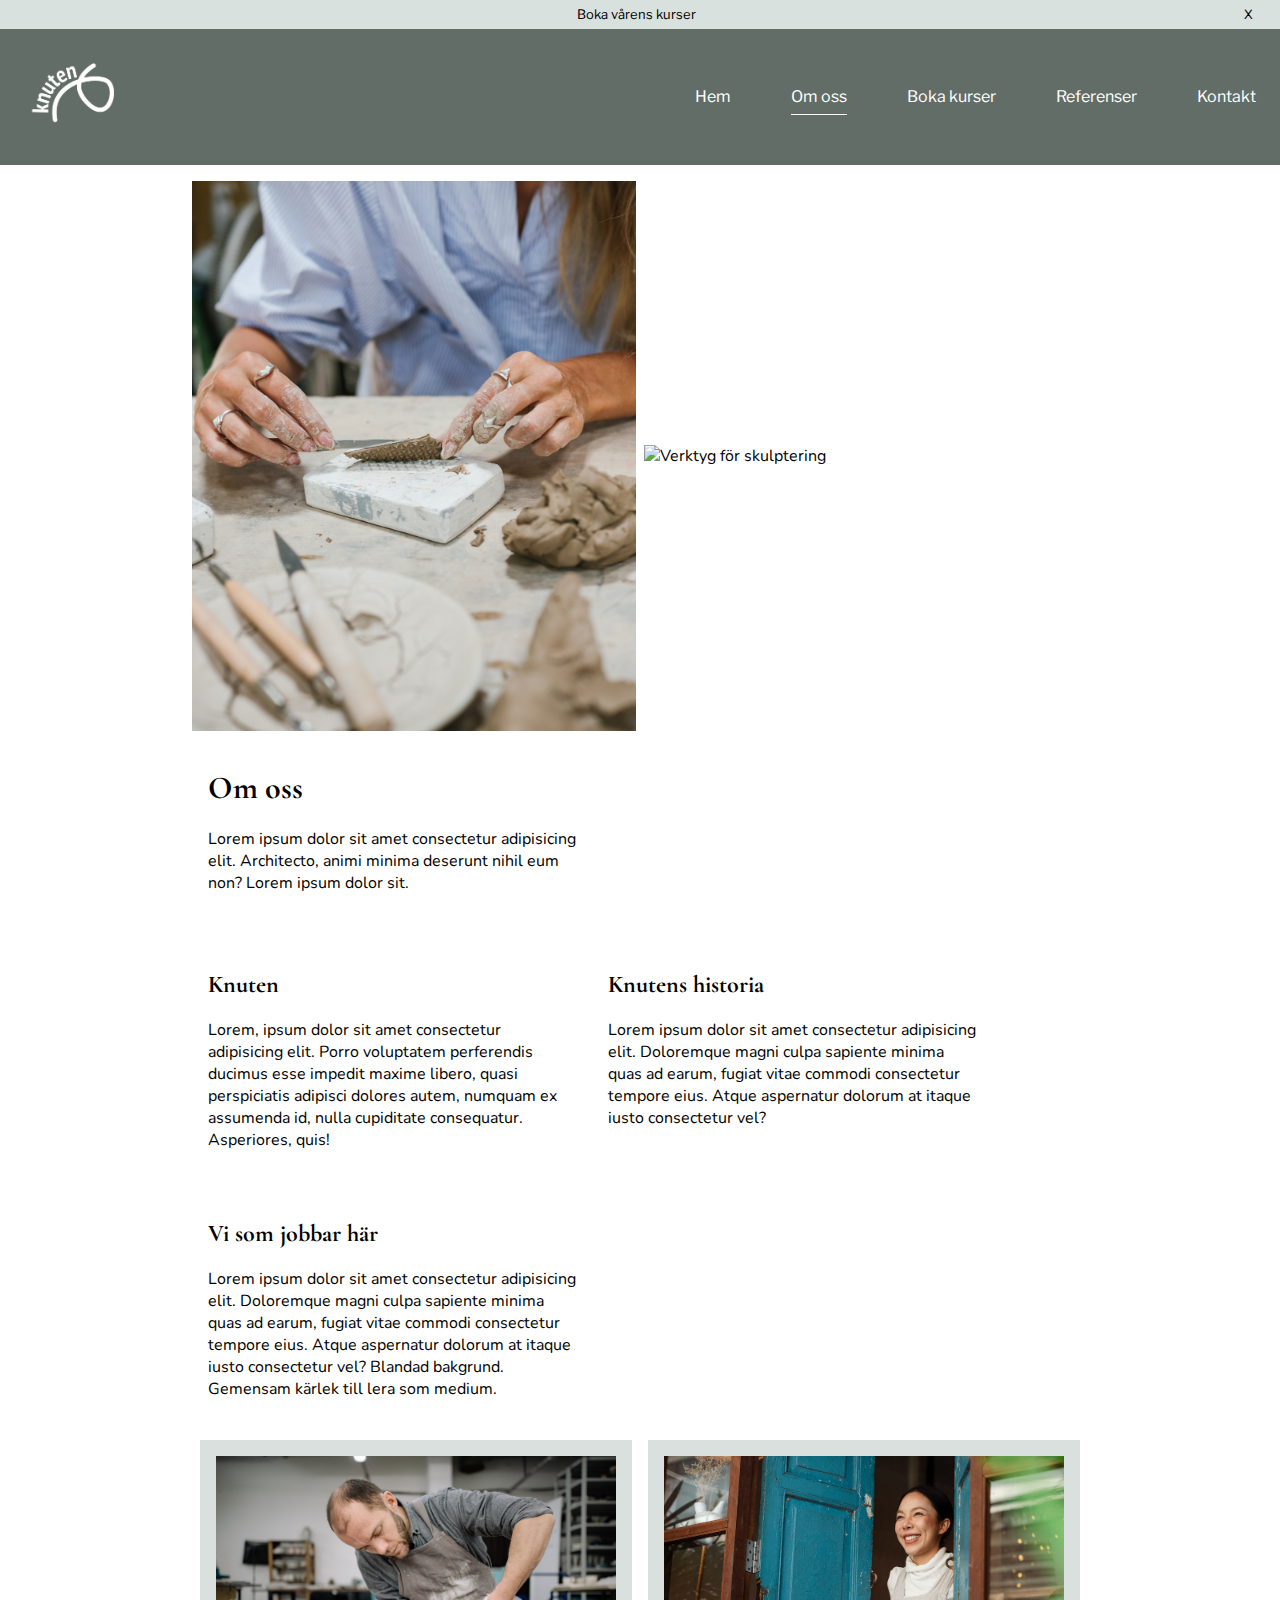
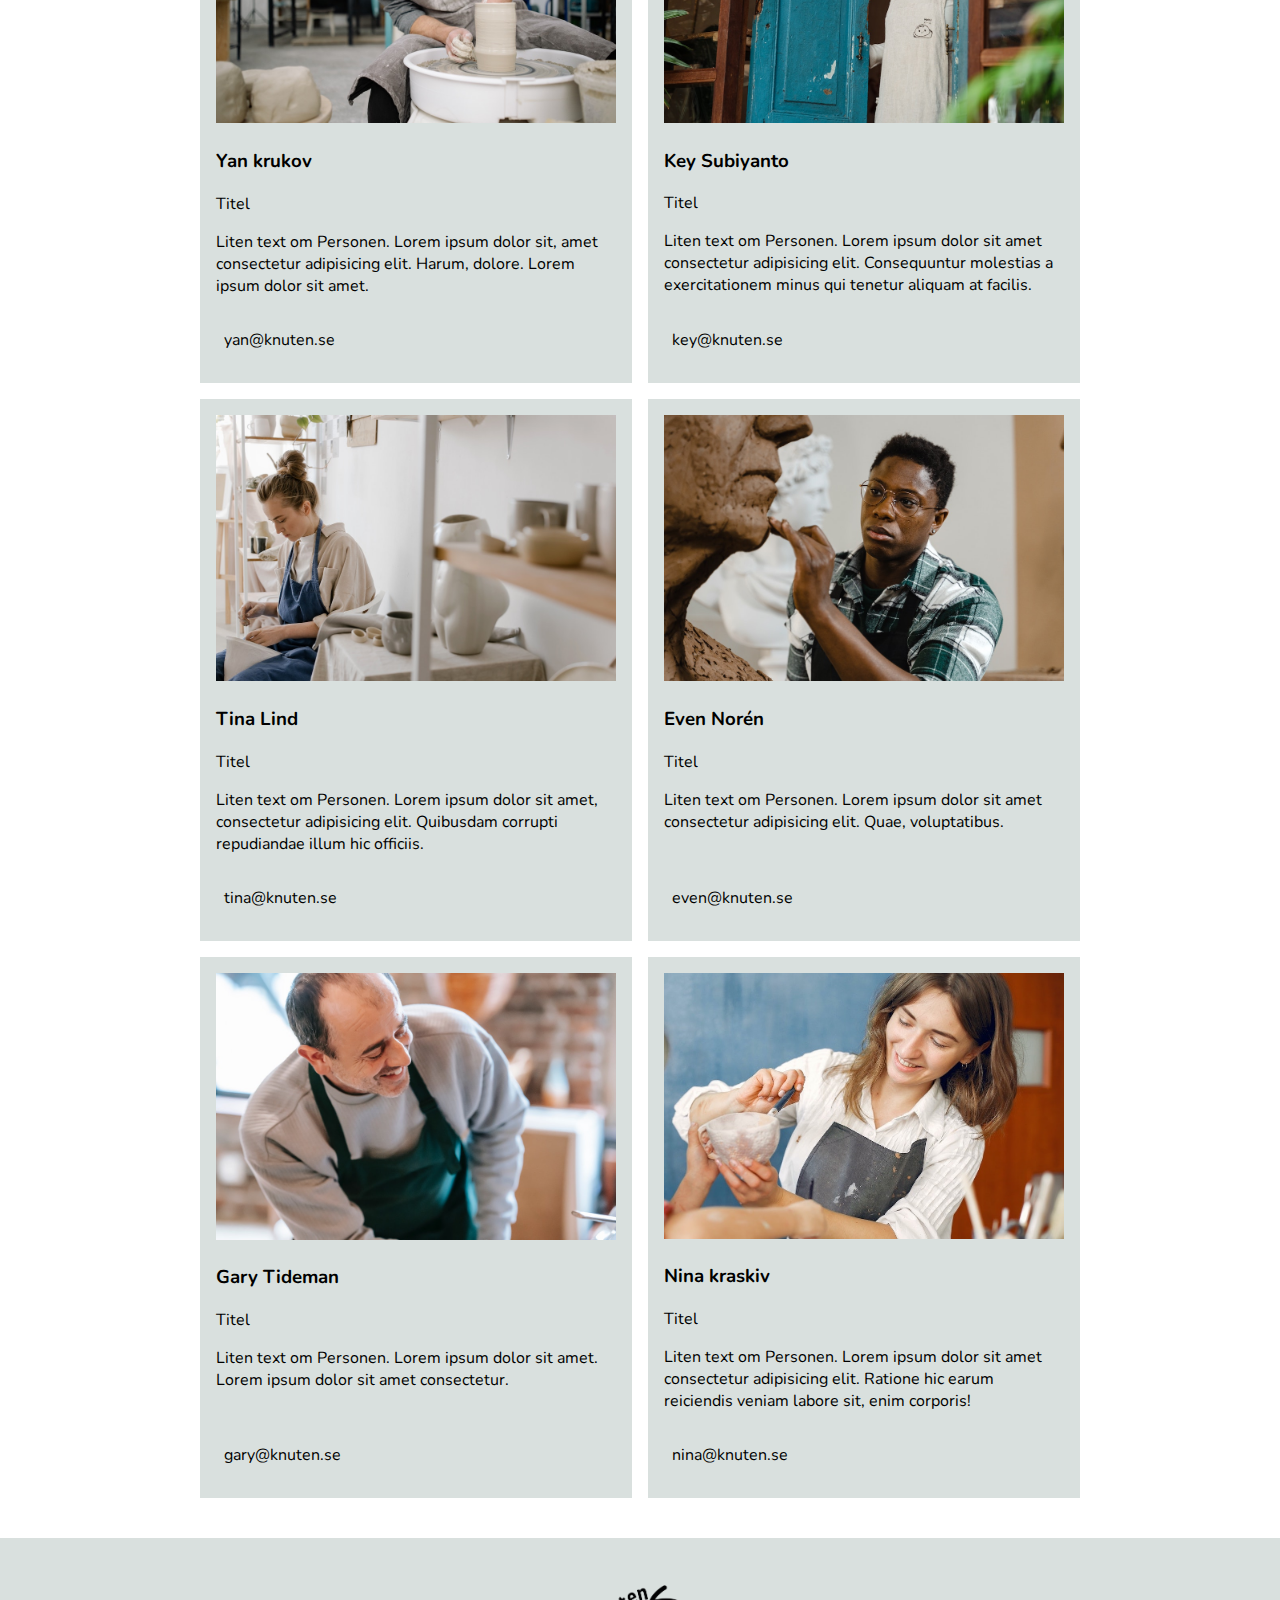
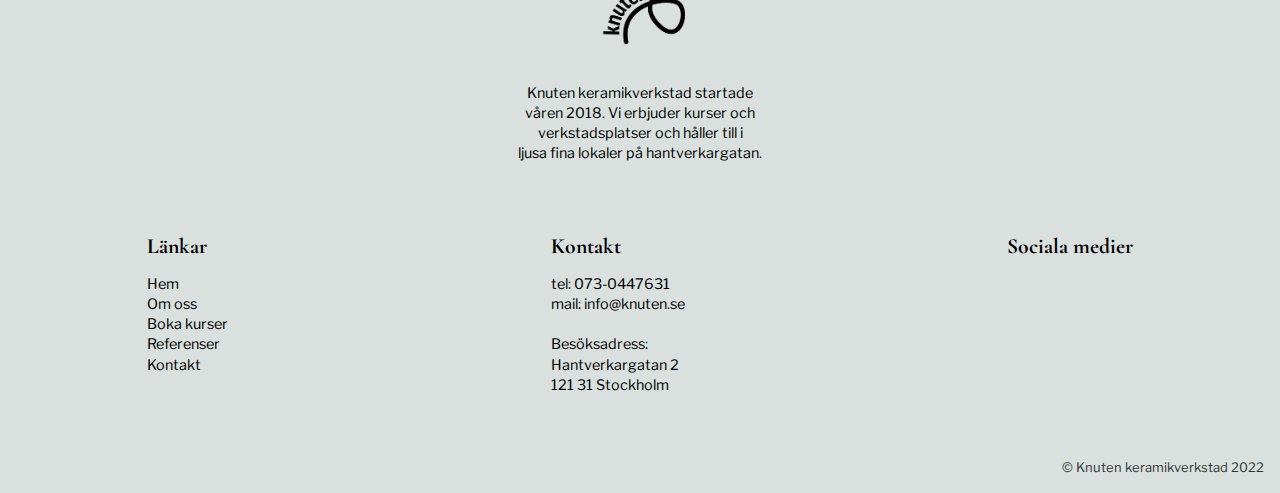
==== about.html @ bfcd4b88 "font-change" ====
<!DOCTYPE html>
<html lang="sv">
  <head>
    <meta charset="UTF-8" />
    <meta http-equiv="X-UA-Compatible" content="IE=edge" />
    <meta name="viewport" content="width=device-width, initial-scale=1.0" />
    <title>knuten keramikverkstad</title>
    <!-- css -->
    <link rel="stylesheet" href="styles/style.css" />

    <!-- javascript -->
    <script defer src="script.js"></script>

    <!-- fonts -->
    <link rel="preconnect" href="https://fonts.googleapis.com" />
    <link rel="preconnect" href="https://fonts.gstatic.com" crossorigin />
    <link
      href="https://fonts.googleapis.com/css2?family=Cormorant+Garamond:ital,wght@0,400;0,500;1,300&family=Libre+Franklin:wght@300&family=Nunito:wght@300&display=swap"
      rel="stylesheet"
    />

    <!-- font awesome -->
    <link
      rel="stylesheet"
      href="https://cdnjs.cloudflare.com/ajax/libs/font-awesome/6.2.0/css/all.min.css"
      integrity="sha512-xh6O/CkQoPOWDdYTDqeRdPCVd1SpvCA9XXcUnZS2FmJNp1coAFzvtCN9BmamE+4aHK8yyUHUSCcJHgXloTyT2A=="
      crossorigin="anonymous"
      referrerpolicy="no-referrer"
    />
  </head>

  <body>
    <div id="page-container">
      <header>
        <div class="top-bar">
          <a href="./courses.html"
            >Boka vårens kurser <i class="fa-solid fa-arrow-right"></i></a
          ><button class="close">X</button>
        </div>
        <nav class="navbar">
          <a href="./index.html" class="logo">
            <img
              src="./assets/log2.png"
              class="img log"
              alt="logga, en knut och texten Knuten"
            />
          </a>

          <button name="nav-menu" class="hamburger">
            <span class="bar"></span>
            <span class="bar"></span>
            <span class="bar"></span>
          </button>

          <ul class="nav-menu">
            <li class="nav-item">
              <a href="./index.html" class="nav-link">Hem</a>
            </li>
            <li class="nav-item">
              <a href="./about.html" class="nav-link active-site">Om oss</a>
            </li>
            <li class="nav-item">
              <a href="./courses.html" class="nav-link">Boka kurser</a>
            </li>
            <li class="nav-item">
              <a href="./references.html" class="nav-link">Referenser</a>
            </li>
            <li class="nav-item">
              <a href="./contact.html" class="nav-link">Kontakt</a>
            </li>
          </ul>
        </nav>
      </header>

      <main id="content-wrap">
        <div class="flex-gallery">
          <div class="parent portrait">
            <img
              src="./assets/pexels-arthouse-studio-7559927.jpg"
              alt="Person gör mönster i lera"
            />
          </div>
          <div class="parent portrait">
            <img
              src="./assets/pexels-anna-shvets-5642002.jpg"
              alt="Verktyg för skulptering"
            />
          </div>
        </div>

        <section>
          <h1>Om oss</h1>
          <p>
            Lorem ipsum dolor sit amet consectetur adipisicing elit. Architecto,
            animi minima deserunt nihil eum non? Lorem ipsum dolor sit.
          </p>
        </section>
        <div class="flex">
          <section>
            <h2>Knuten</h2>
            <p>
              Lorem, ipsum dolor sit amet consectetur adipisicing elit. Porro
              voluptatem perferendis ducimus esse impedit maxime libero, quasi
              perspiciatis adipisci dolores autem, numquam ex assumenda id,
              nulla cupiditate consequatur. Asperiores, quis!
            </p>
          </section>
          <section>
            <h2>Knutens historia</h2>
            <p>
              Lorem ipsum dolor sit amet consectetur adipisicing elit.
              Doloremque magni culpa sapiente minima quas ad earum, fugiat vitae
              commodi consectetur tempore eius. Atque aspernatur dolorum at
              itaque iusto consectetur vel?
            </p>
          </section>
          <section>
            <h2>Vi som jobbar här</h2>
            <p>
              Lorem ipsum dolor sit amet consectetur adipisicing elit.
              Doloremque magni culpa sapiente minima quas ad earum, fugiat vitae
              commodi consectetur tempore eius. Atque aspernatur dolorum at
              itaque iusto consectetur vel? Blandad bakgrund. Gemensam kärlek
              till lera som medium.
            </p>
          </section>
        </div>

        <article class="cards">
          <section class="card">
            <div>
              <img
                src="./assets/pexels-yan-krukov-6611410.jpg"
                class="big"
                alt="Man i förkläde drejar kärl"
              />
              <h3>Yan krukov</h3>
              <span>Titel</span>
              <p>
                Liten text om Personen. Lorem ipsum dolor sit, amet consectetur
                adipisicing elit. Harum, dolore. Lorem ipsum dolor sit amet.
              </p>
            </div>
            <p class="mail">
              <i class="fa-regular fa-paper-plane"></i> yan@knuten.se
            </p>
          </section>
          <section class="card">
            <div>
              <img
                src="./assets/pexels-ketut-subiyanto-4473399.jpg"
                class="big"
                alt="Leende kvinna står vid blå dörr"
              />
              <h3>Key Subiyanto</h3>
              <span>Titel</span>
              <p>
                Liten text om Personen. Lorem ipsum dolor sit amet consectetur
                adipisicing elit. Consequuntur molestias a exercitationem minus
                qui tenetur aliquam at facilis.
              </p>
            </div>
            <p class="mail">
              <i class="fa-regular fa-paper-plane"></i> key@knuten.se
            </p>
          </section>
          <section class="card">
            <div>
              <img
                src="./assets/pexels-cottonbro-studio-6692607.jpg"
                class="big"
                alt="Sittande kvinna jobbar med lera"
              />
              <h3>Tina Lind</h3>
              <span>Titel</span>
              <p>
                Liten text om Personen. Lorem ipsum dolor sit amet, consectetur
                adipisicing elit. Quibusdam corrupti repudiandae illum hic
                officiis.
              </p>
            </div>
            <p class="mail">
              <i class="fa-regular fa-paper-plane"></i> tina@knuten.se
            </p>
          </section>
          <section class="card">
            <div>
              <img
                src="./assets/pexels-tima-miroshnichenko-6714808.jpg"
                class="big"
                alt="Man i rutig skjorta jobbar med lerbyst"
              />
              <h3>Even Norén</h3>
              <span>Titel</span>
              <p>
                Liten text om Personen. Lorem ipsum dolor sit amet consectetur
                adipisicing elit. Quae, voluptatibus.
              </p>
            </div>
            <p class="mail">
              <i class="fa-regular fa-paper-plane"></i> even@knuten.se
            </p>
          </section>
          <section class="card">
            <div>
              <img
                src="./assets/pexels-gary-barnes-6248796.jpg"
                class="big"
                alt="Skrattande man i förkläde"
              />
              <h3>Gary Tideman</h3>
              <span>Titel</span>
              <p>
                Liten text om Personen. Lorem ipsum dolor sit amet. Lorem ipsum
                dolor sit amet consectetur.
              </p>
            </div>
            <p class="mail">
              <i class="fa-regular fa-paper-plane"></i> gary@knuten.se
            </p>
          </section>
          <section class="card">
            <div>
              <img
                src="./assets/pexels-gustavo-fring-4241347.jpg"
                class="big"
                alt="Leende kvinna dekorerar en kaffekopp"
              />
              <h3>Nina kraskiv</h3>
              <span>Titel</span>
              <p>
                Liten text om Personen. Lorem ipsum dolor sit amet consectetur
                adipisicing elit. Ratione hic earum reiciendis veniam labore
                sit, enim corporis!
              </p>
            </div>
            <p class="mail">
              <i class="fa-regular fa-paper-plane"></i> nina@knuten.se
            </p>
          </section>
        </article>
      </main>

      <footer>
        <div class="footer-wrapper">
          <div class="footer-logo">
            <a href="./index.html" class="logo">
              <img
                src="./assets/log2_black.png"
                class="img log"
                alt="logga, en knut och texten Knuten"
              />
            </a>
            <p>
              Knuten keramikverkstad startade <br />
              våren 2018. Vi erbjuder kurser och <br />
              verkstadsplatser och håller till i <br />
              ljusa fina lokaler på hantverkargatan.
            </p>
          </div>
          <div class="footer-content">
            <div class="footer-section">
              <h2>Länkar</h2>
              <ul>
                <li>
                  <a href="./index.html">Hem</a>
                </li>
                <li>
                  <a href="./about.html">Om oss</a>
                </li>
                <li>
                  <a href="./courses.html">Boka kurser</a>
                </li>
                <li>
                  <a href="./references.html">Referenser</a>
                </li>
                <li>
                  <a href="./contact.html">Kontakt</a>
                </li>
              </ul>
            </div>
            <div class="footer-section">
              <h2>Kontakt</h2>
              <p>
                tel: 073-0447631 <br />
                mail: info@knuten.se <br /><br />
                Besöksadress: <br />
                Hantverkargatan 2 <br />
                121 31 Stockholm
              </p>
            </div>
            <div class="footer-section">
              <h2>Sociala medier</h2>
              <a href="#">
                <i class="fa-brands fa-facebook"></i>
              </a>
              <a href="#">
                <i class="fa-brands fa-twitter"></i>
              </a>
              <a href="#">
                <i class="fa-brands fa-youtube"></i>
              </a>
              <a href="#">
                <i class="fa-brands fa-pinterest"></i>
              </a>
            </div>
          </div>
        </div>
        <div class="footer-copy">&copy; Knuten keramikverkstad 2022</div>
      </footer>
    </div>
  </body>
</html>
---- styles/style.css ----
img.log {
  width: 90px;
}

nav img.log {
  padding: 1.2rem 0;
}

.big {
  width: 100%;
}

.half {
  width: calc(50% - 0.25rem);
  max-height: 60vh;
}

.small {
  border-radius: 50%;
  width: 20%;
  padding: 0.5rem;
}

.gallery {
  display: flex;
  flex-direction: row;
  justify-content: space-between;
  flex-wrap: wrap;
  gap: 0.5rem;
}

.flex-gallery {
  display: flex;
  flex-direction: row;
  justify-content: space-between;
  flex-wrap: wrap;
  gap: 0.5rem;
}

.parent {
  overflow: hidden;
  padding: 0;
  display: flex;
  justify-content: center;
  align-items: center;
}

.parent.landscape {
  max-height: 450px;
  margin: 0.5rem 0;
}

.parent.portrait {
  width: calc(50% - 0.25rem);
  max-height: 400px;
}
@media (min-width: 768px) {
  .parent.portrait {
    max-height: 550px;
  }
}

.parent img {
  width: 100%;
}

h1,
h2,
h3,
h4,
h5 {
  font-family: "Cormorant Garamond", serif;
}

header,
footer {
  font-family: "Libre Franklin", sans-serif;
}

body,
button,
.cards h2,
h3 {
  font-family: "Nunito", sans-serif;
}

h1 {
  font-size: 2rem;
}

.first-page-heading {
  font-size: 2.2rem;
}

a {
  text-decoration: none;
  color: #000000;
}
i {
  margin-right: 0.5rem;
}

.top-bar {
  font-size: small;
  text-align: center;
}

footer {
  line-height: 1.4em;
  font-size: 0.9rem;
}
footer i {
  font-size: 1.5rem;
}

.footer-copy {
  text-align: right;
  font-size: small;
}

#content-wrap {
  flex-grow: 1;
  width: 100%;
  padding-top: 1rem;
  padding-bottom: 2rem;
}
@media (min-width: 576px) {
  #content-wrap {
    width: 90%;
    margin: 0 auto;
  }
}
@media (min-width: 768px) {
  #content-wrap {
    width: 70%;
    max-width: 1200px;
  }
}

.main-center {
  display: flex;
  flex-direction: column;
  justify-content: space-around;
  flex-wrap: wrap;
}

.center {
  align-self: center;
  text-align: center;
}

@media (min-width: 768px) {
  .flex-contact {
    display: flex;
    flex-direction: row;
    justify-content: flex-start;
    flex-wrap: wrap;
  }
}
.flex-contact section {
  margin-right: 4rem;
}

section {
  text-align: left;
  max-width: 450px;
  padding: 0.5rem 1rem;
}
@media (min-width: 768px) {
  section {
    max-width: 400px;
    padding: 1rem;
  }
}

.cards {
  display: flex;
  flex-direction: row;
  justify-content: center;
  flex-wrap: wrap;
}
@media (min-width: 576px) {
  .cards {
    display: flex;
    flex-direction: row;
    justify-content: space-between;
    flex-wrap: wrap;
  }
}
.cards i {
  color: #626d67;
}

section.card {
  background-color: #d9e0de;
  display: flex;
  flex-direction: column;
  justify-content: space-between;
  flex-wrap: wrap;
  align-items: flex-start;
  width: 100%;
  max-width: 500px;
  margin: 0.5em;
  padding: 1rem;
}
@media (min-width: 576px) {
  section.card {
    width: calc(50% - 1rem);
  }
}
@media (min-width: 1300px) {
  section.card {
    width: calc(33% - 1rem);
  }
}

.references {
  background-color: #f4f7f7;
  padding: 1rem;
}
.references i {
  color: #626d67;
  margin-bottom: 1rem;
}
.references section {
  margin-bottom: 2rem;
}

.flex {
  display: flex;
  flex-direction: row;
  justify-content: flex-start;
  flex-wrap: wrap;
  margin-top: 0.5rem;
}
.flex h3 {
  margin-bottom: 0.5rem;
}

a.button {
  cursor: pointer;
  display: inline-block;
  font-size: medium;
  padding: 0.5rem 1.5rem;
  margin-top: 1rem;
  background-color: black;
  color: white;
  border: 1px solid;
  border-color: black;
  border-radius: 5px;
}
a.button:hover {
  background-color: #626d67;
  border-color: #626d67;
}

a.button.btnWhite {
  cursor: pointer;
  display: inline-block;
  font-size: medium;
  padding: 0.5rem 1.5rem;
  margin-top: 1rem;
  background-color: white;
  color: black;
  border: 1px solid;
  border-color: black;
  border-radius: 5px;
}
a.button.btnWhite:hover {
  background-color: #626d67;
  border-color: #626d67;
}
a.button.btnWhite:hover {
  color: white;
}

a.button.btnGreen {
  cursor: pointer;
  display: inline-block;
  font-size: medium;
  padding: 0.5rem 1.5rem;
  margin-top: 1rem;
  background-color: #626d67;
  color: white;
  border: 1px solid;
  border-color: #626d67;
  border-radius: 5px;
  align-self: flex-end;
}
a.button.btnGreen:hover {
  background-color: #626d67;
  border-color: #626d67;
}
a.button.btnGreen:hover {
  background-color: black;
}

input[type=submit] {
  cursor: pointer;
  background-color: black;
  color: white;
}
input[type=submit]:hover {
  background-color: #626d67;
}

header {
  background-color: #626d67;
}
header li {
  list-style: none;
}

nav a.nav-link {
  color: #ffffff;
  padding: 0.5rem 0;
  position: relative;
  text-decoration: none;
}
nav a.nav-link:hover, nav a.nav-link:focus {
  border-bottom: 1px solid;
}
nav .active-site {
  border-bottom: 1px solid;
}

.top-bar {
  display: none;
  background-color: #d9e1df;
  color: #000000;
  padding: 0.4rem;
}
@media (min-width: 768px) {
  .top-bar {
    display: block;
    position: relative;
  }
  .top-bar button {
    cursor: pointer;
    background-color: transparent;
    border: none;
    position: absolute;
    margin: 0;
    padding: 0 2em;
    right: 0;
  }
}
.top-bar a {
  padding: 0 1rem;
}

.hide {
  display: none;
}

.navbar {
  max-width: 1400px;
  margin: 0 auto;
  display: flex;
  flex-direction: row;
  justify-content: space-between;
  flex-wrap: nowrap;
  align-items: center;
  padding: 0 1.5rem;
}

.bar {
  display: block;
  width: 25px;
  height: 3px;
  margin: 5px auto;
  -webkittransition: all 0.3s ease-in-out;
  transition: all 0.3s ease-in-out;
  background-color: #ffffff;
}

.nav-menu {
  position: fixed;
  top: -100%;
  right: 0;
  flex-direction: column;
  background-color: #626d67;
  padding-bottom: 30px;
  width: 100%;
  transition: 0.4s;
}
@media (min-width: 768px) {
  .nav-menu {
    display: flex;
    flex-direction: row;
    justify-content: flex-end;
    flex-wrap: wrap;
    position: static;
    gap: 60px;
    padding-bottom: 0px;
  }
}

.nav-item {
  margin-block: 1rem;
}

.nav-menu.active {
  position: absolute;
  top: 110px;
  right: 0;
}
@media (min-width: 768px) {
  .nav-menu.active {
    display: flex;
    flex-direction: row;
    justify-content: flex-end;
    flex-wrap: wrap;
    position: static;
    padding-bottom: 0px;
  }
}

.hamburger {
  display: block;
  cursor: pointer;
}
@media (min-width: 768px) {
  .hamburger {
    display: none;
  }
}

button.hamburger {
  background-color: transparent;
  border: 0;
  margin: 0;
}

.hamburger.active .bar:nth-child(2) {
  opacity: 0;
}

.hamburger.active .bar:nth-child(1) {
  transform: translateY(8px) rotate(45deg);
}

.hamburger.active .bar:nth-child(3) {
  transform: translateY(-8px) rotate(-45deg);
}

footer {
  background-color: #d9e0de;
  color: #000000;
}

.footer-wrapper {
  display: flex;
  flex-direction: column;
  padding: 2rem 1.5rem;
  max-width: 1400px;
  margin: 0px auto;
}
@media (min-width: 1300px) {
  .footer-wrapper {
    display: flex;
    flex-direction: row;
    justify-content: space-between;
    flex-wrap: wrap;
  }
}

.footer-logo {
  text-align: center;
  align-self: center;
  margin-bottom: 2.5rem;
  max-width: 250px;
}
@media (min-width: 1300px) {
  .footer-logo {
    text-align: left;
  }
}

.footer-content {
  display: flex;
  flex-direction: column;
  justify-content: space-around;
  flex-wrap: wrap;
}
.footer-content ul {
  -webkit-padding-start: 0;
          padding-inline-start: 0;
}
.footer-content li {
  list-style: none;
}
@media (min-width: 768px) {
  .footer-content {
    display: flex;
    flex-direction: row;
    justify-content: space-between;
    flex-wrap: wrap;
    width: 80%;
    max-width: 1400px;
    margin: 0px auto;
  }
}
@media (min-width: 1300px) {
  .footer-content {
    width: 60%;
    margin: 0;
  }
}

.footer-copy {
  background-color: #d9e0de;
  color: #333936;
  padding: 1rem;
}

select,
input {
  min-width: 15rem;
  min-height: 1.5rem;
  border: 0px solid #626d67;
  border-radius: 5px;
  padding: 0.5rem;
  margin: 0.5rem 0;
}
select:focus,
input:focus {
  outline: 2px goldenrod solid;
}

#textarea {
  width: 100%;
  max-width: 500px;
  height: 100px;
}

.form {
  width: 100%;
  padding: 1em;
  background-color: #d9e0de;
}

body {
  padding: 0;
  margin: 0;
}

* {
  box-sizing: border-box;
}

#page-container {
  display: flex;
  flex-direction: column;
  min-height: 100vh;
}/*# sourceMappingURL=style.css.map */
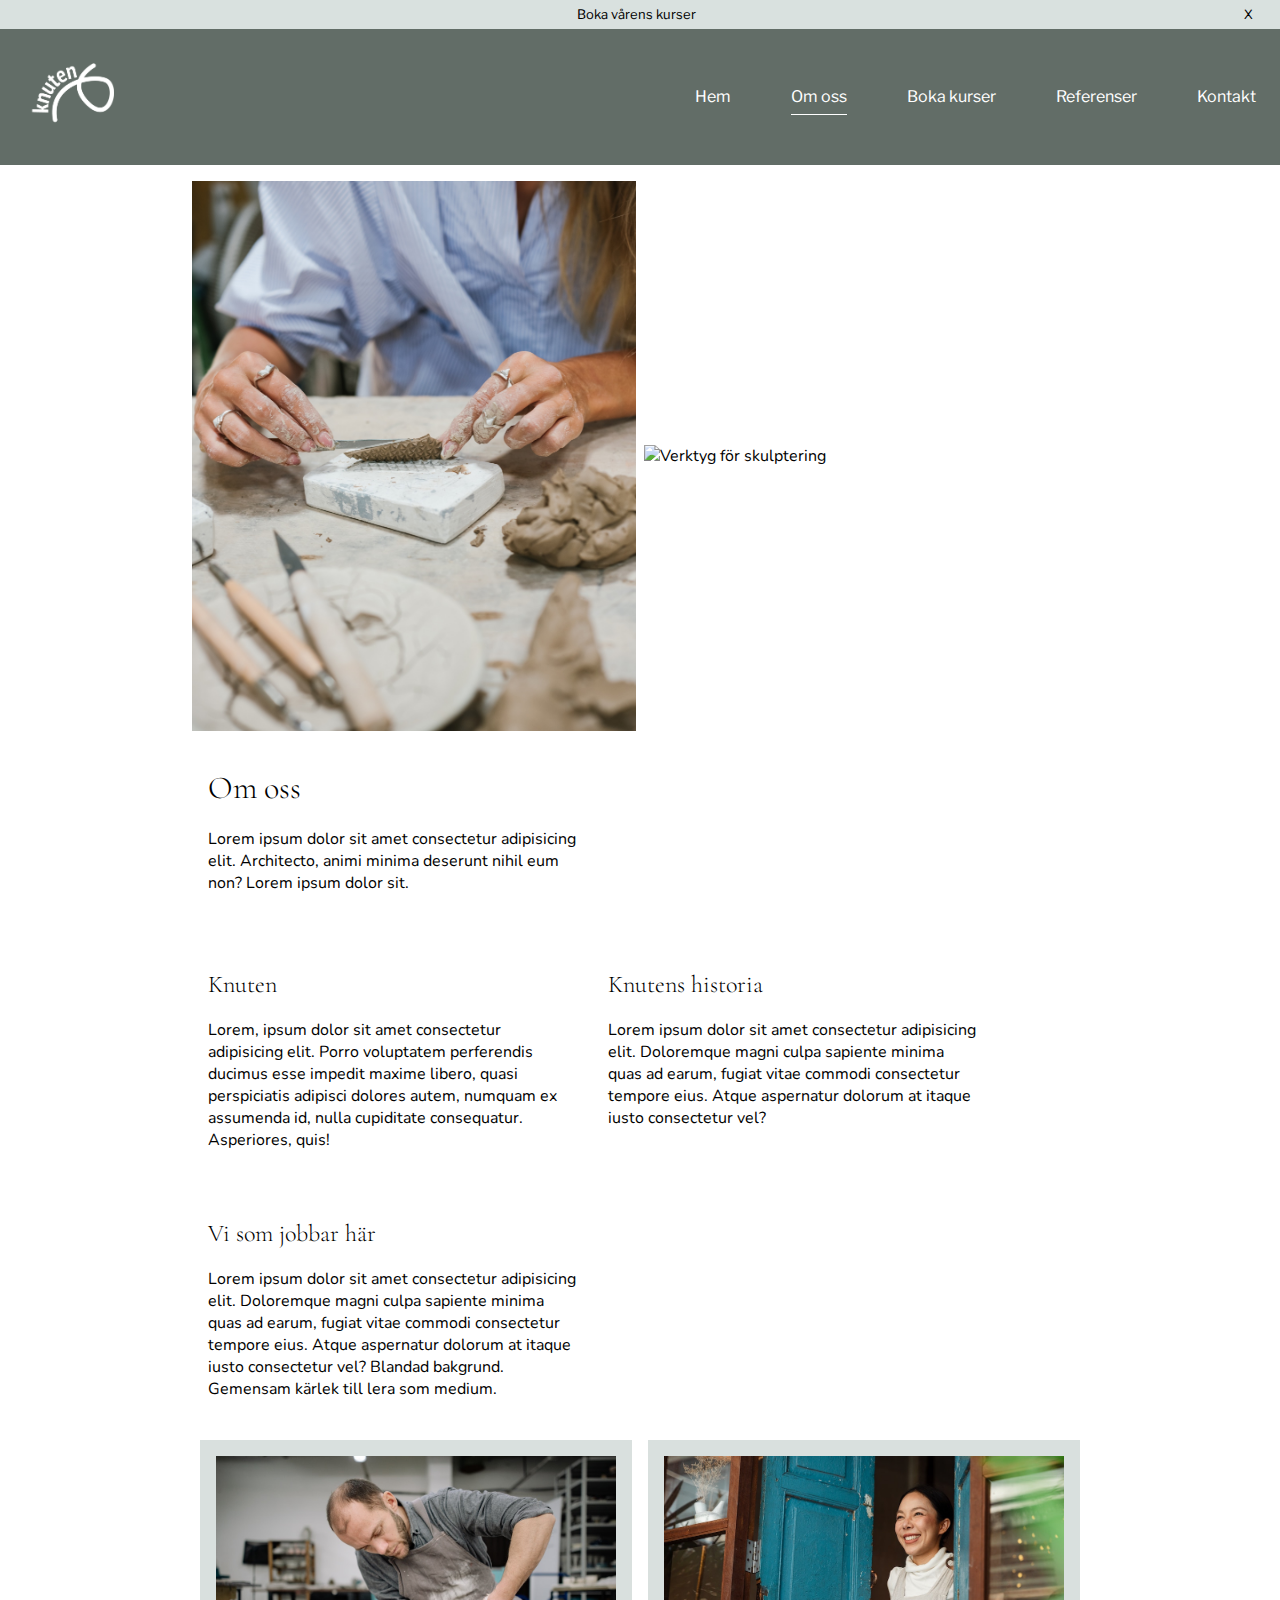
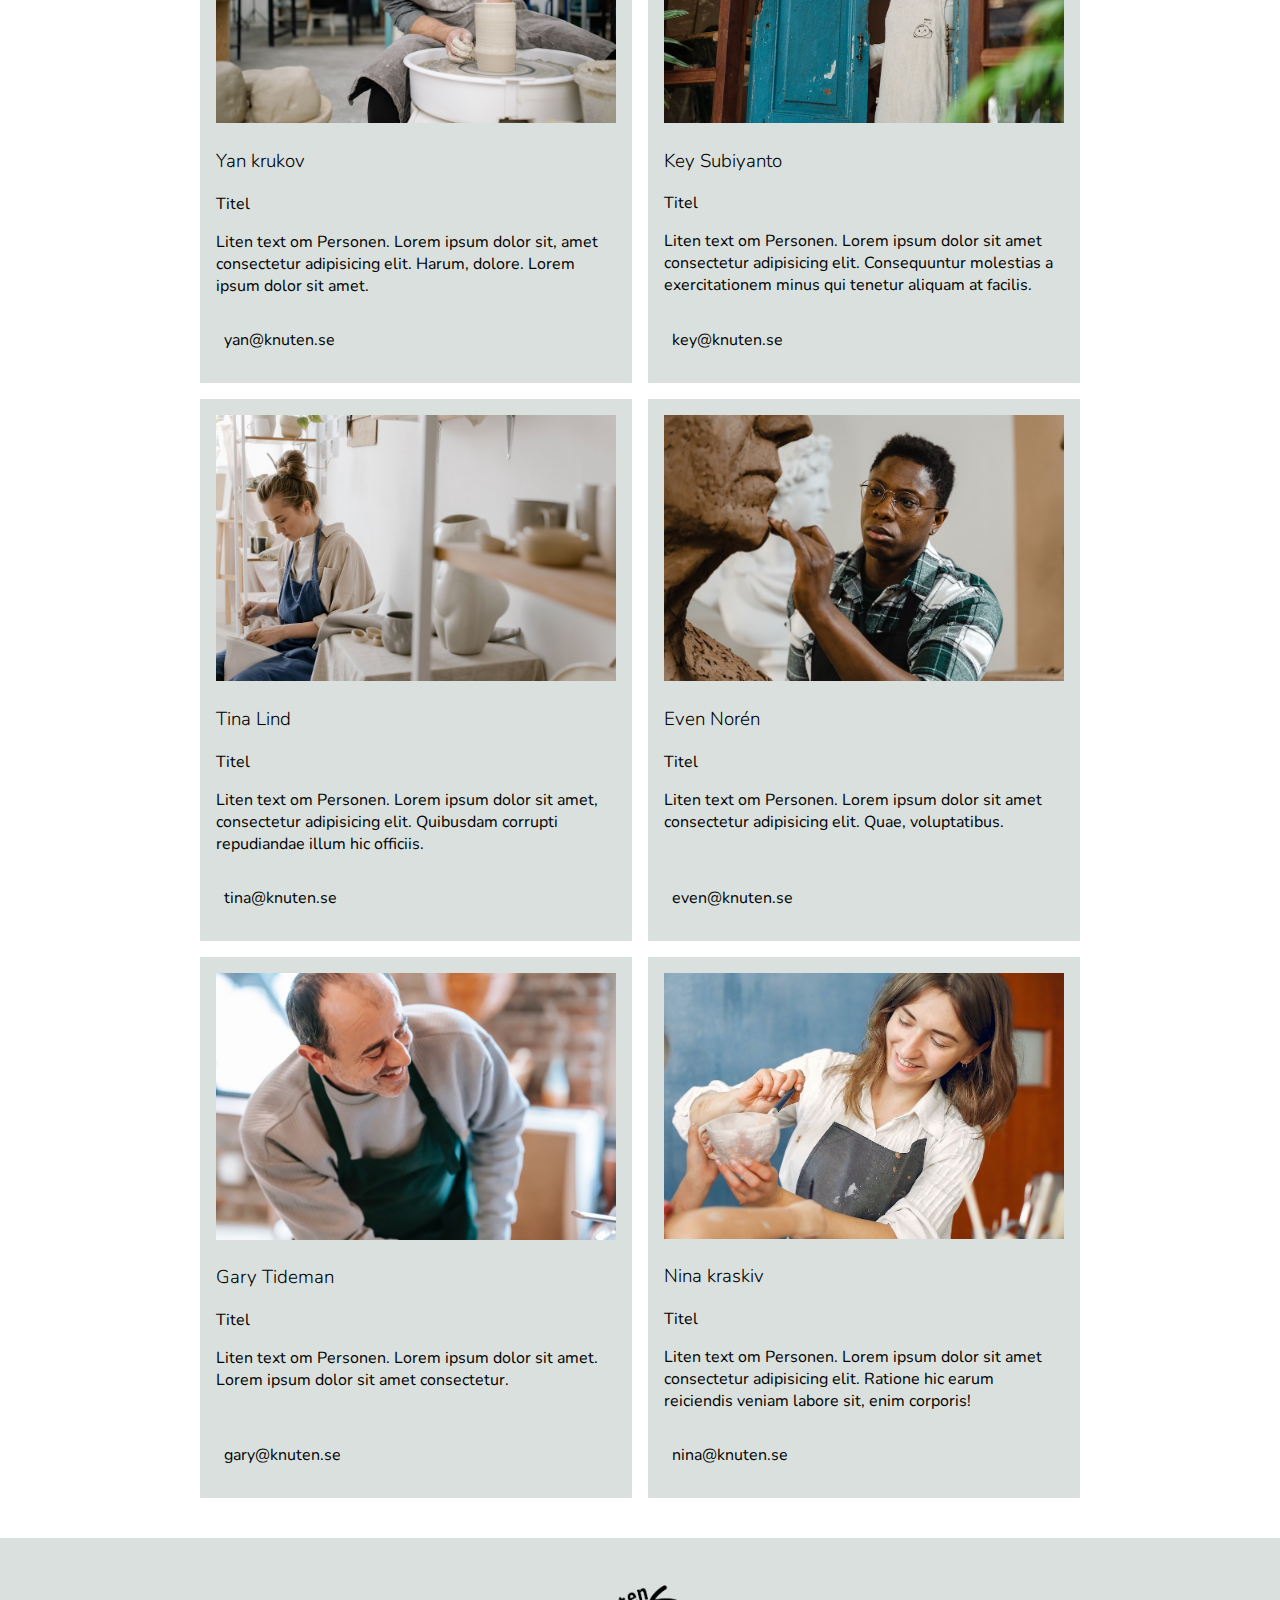
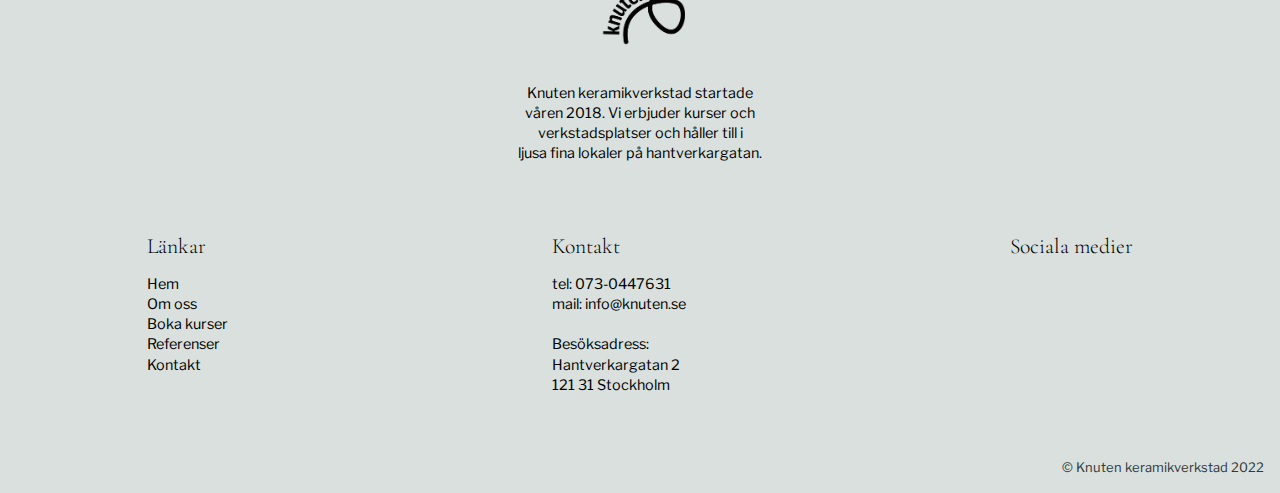
==== commit 6be2f51b: "fixed form" ====
--- a/about.html
+++ b/about.html
@@ -291,7 +291,7 @@
             </div>
             <div class="footer-section">
               <h2>Sociala medier</h2>
-              <a href="#">
+              <a href="#" class="icon">
                 <i class="fa-brands fa-facebook"></i>
               </a>
               <a href="#">
--- a/styles/style.css
+++ b/styles/style.css
@@ -70,6 +70,7 @@
 h4,
 h5 {
   font-family: "Cormorant Garamond", serif;
+  font-weight: 300;
 }
 
 header,
@@ -96,8 +97,14 @@
   text-decoration: none;
   color: #000000;
 }
+
+a.button:focus {
+  box-shadow: 0px 5px 10px #888888;
+}
+
 i {
   margin-right: 0.5rem;
+  padding: 0px;
 }
 
 .top-bar {
@@ -148,17 +155,8 @@
   align-self: center;
   text-align: center;
 }
-
-@media (min-width: 768px) {
-  .flex-contact {
-    display: flex;
-    flex-direction: row;
-    justify-content: flex-start;
-    flex-wrap: wrap;
-  }
-}
-.flex-contact section {
-  margin-right: 4rem;
+.center p {
+  text-align: left;
 }
 
 section {
@@ -214,15 +212,15 @@
   }
 }
 
-.references {
+div.references {
   background-color: #f4f7f7;
   padding: 1rem;
 }
-.references i {
+div.references i {
   color: #626d67;
   margin-bottom: 1rem;
 }
-.references section {
+div.references section {
   margin-bottom: 2rem;
 }
 
@@ -235,6 +233,23 @@
 }
 .flex h3 {
   margin-bottom: 0.5rem;
+}
+
+@media (min-width: 768px) {
+  .flex-contact {
+    display: flex;
+    flex-direction: row;
+    justify-content: space-between;
+    flex-wrap: wrap;
+  }
+}
+@media (min-width: 1300px) {
+  .flex-contact {
+    justify-content: flex-start;
+  }
+  .flex-contact section {
+    margin-right: 6rem;
+  }
 }
 
 a.button {
@@ -252,6 +267,10 @@
 a.button:hover {
   background-color: #626d67;
   border-color: #626d67;
+}
+a.button:hover {
+  background-color: #3e4b45;
+  box-shadow: 0px 5px 10px #888888;
 }
 
 a.button.btnWhite {
@@ -292,16 +311,7 @@
   border-color: #626d67;
 }
 a.button.btnGreen:hover {
-  background-color: black;
-}
-
-input[type=submit] {
-  cursor: pointer;
-  background-color: black;
-  color: white;
-}
-input[type=submit]:hover {
-  background-color: #626d67;
+  background-color: #3e4b45;
 }
 
 header {
@@ -515,29 +525,42 @@
 }
 
 select,
-input {
+input,
+textarea {
   min-width: 15rem;
   min-height: 1.5rem;
-  border: 0px solid #626d67;
   border-radius: 5px;
+  border: none;
   padding: 0.5rem;
   margin: 0.5rem 0;
 }
 select:focus,
-input:focus {
-  outline: 2px goldenrod solid;
-}
-
-#textarea {
+input:focus,
+textarea:focus {
+  box-shadow: 0px 5px 10px #888888;
+  outline: 2px #daa520 solid;
+}
+
+textarea {
   width: 100%;
   max-width: 500px;
-  height: 100px;
 }
 
 .form {
   width: 100%;
   padding: 1em;
   background-color: #d9e0de;
+}
+
+input[type=submit] {
+  cursor: pointer;
+  padding: 0.5rem 1.5rem;
+  background-color: black;
+  color: white;
+}
+input[type=submit]:hover {
+  background-color: #3e4b45;
+  box-shadow: 0px 5px 10px #888888;
 }
 
 body {
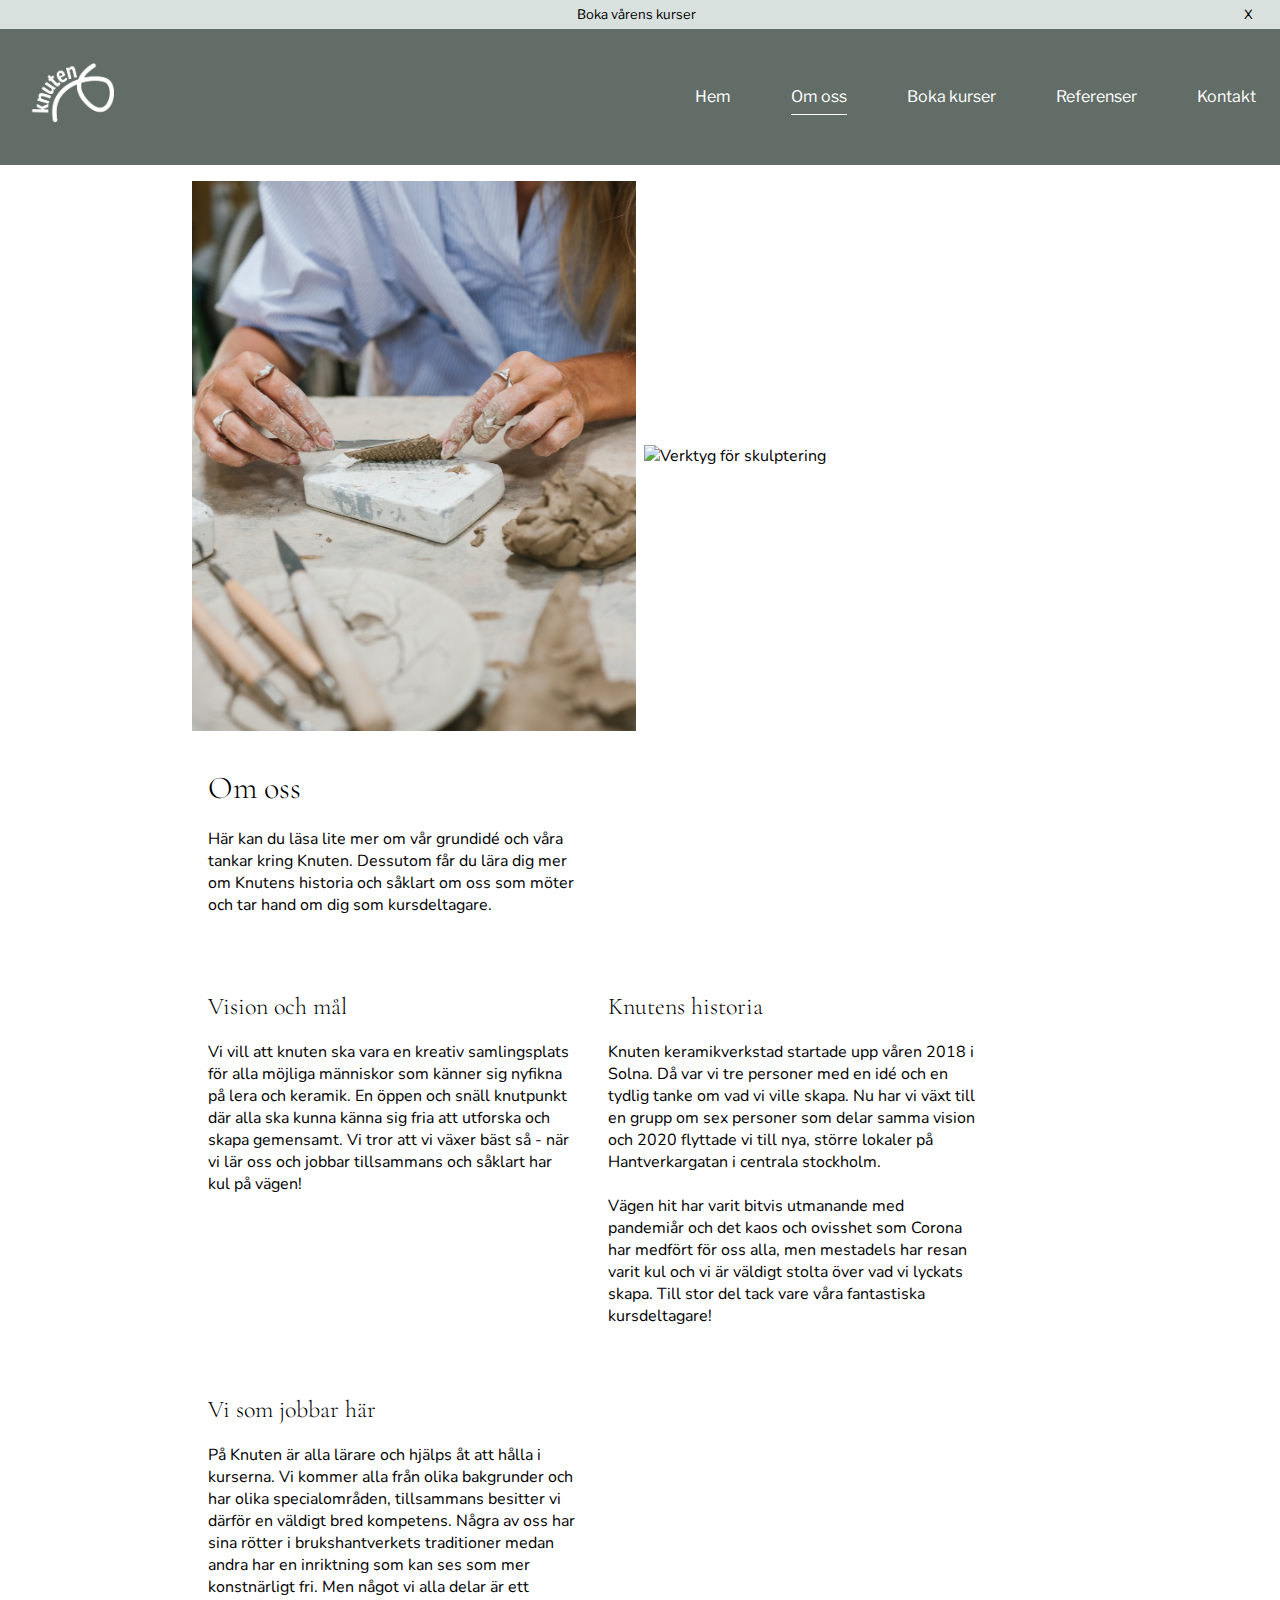
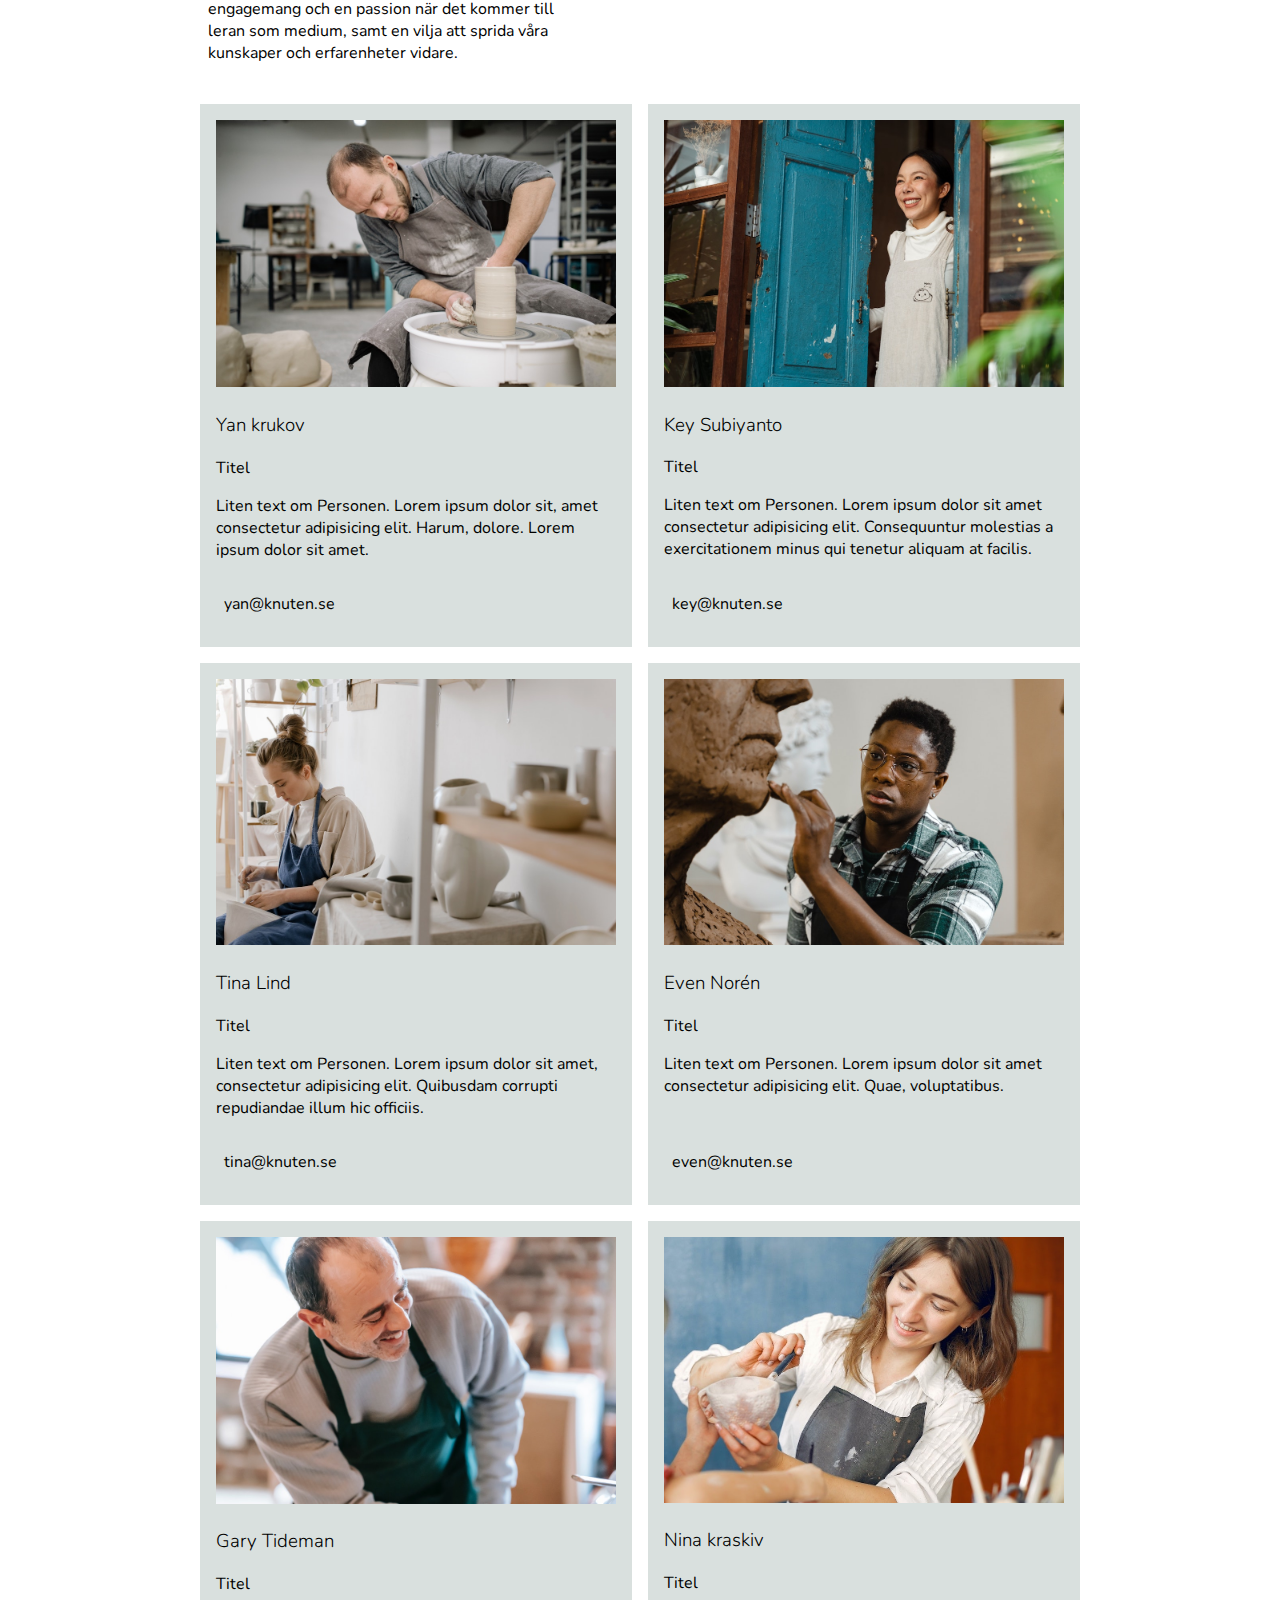
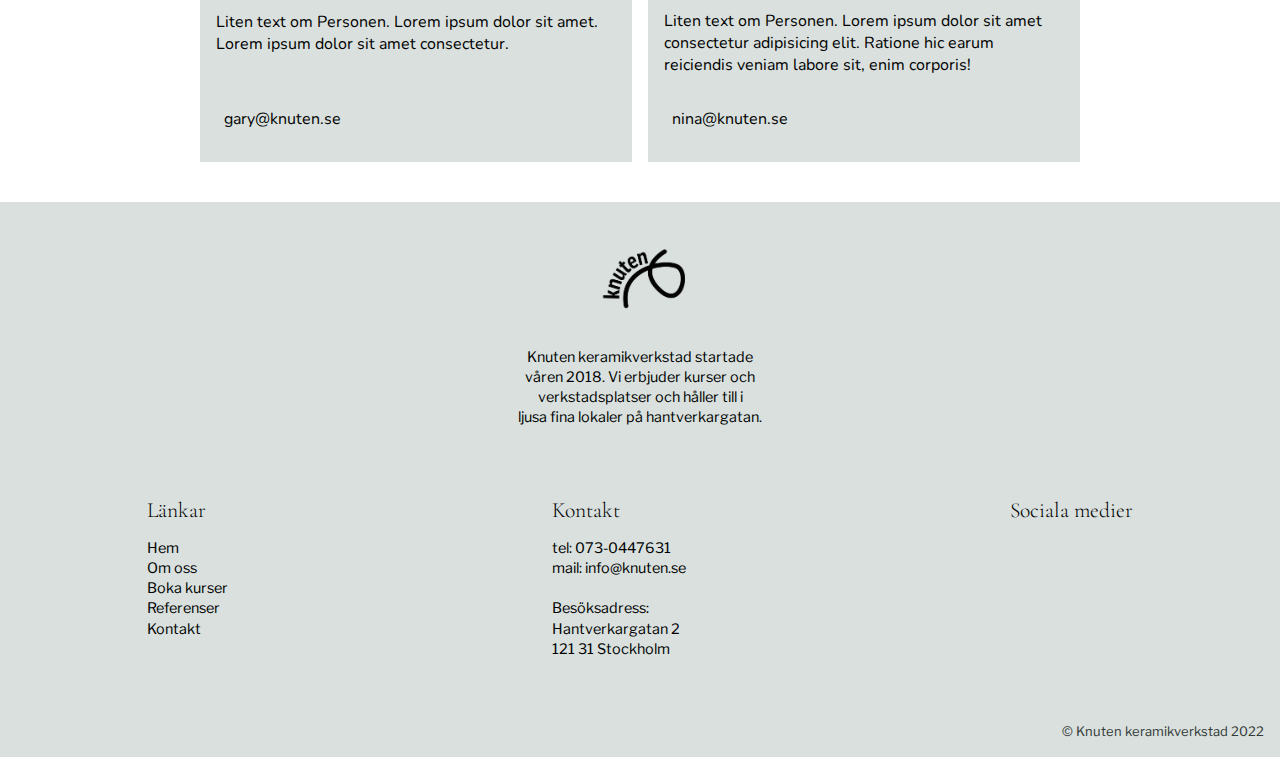
==== commit a854c54e: "text" ====
--- a/about.html
+++ b/about.html
@@ -91,37 +91,47 @@
         <section>
           <h1>Om oss</h1>
           <p>
-            Lorem ipsum dolor sit amet consectetur adipisicing elit. Architecto,
-            animi minima deserunt nihil eum non? Lorem ipsum dolor sit.
+            Här kan du läsa lite mer om vår grundidé och våra tankar kring
+            Knuten. Dessutom får du lära dig mer om Knutens historia och såklart
+            om oss som möter och tar hand om dig som kursdeltagare.
           </p>
         </section>
         <div class="flex">
           <section>
-            <h2>Knuten</h2>
+            <h2>Vision och mål</h2>
             <p>
-              Lorem, ipsum dolor sit amet consectetur adipisicing elit. Porro
-              voluptatem perferendis ducimus esse impedit maxime libero, quasi
-              perspiciatis adipisci dolores autem, numquam ex assumenda id,
-              nulla cupiditate consequatur. Asperiores, quis!
+              Vi vill att knuten ska vara en kreativ samlingsplats för alla
+              möjliga människor som känner sig nyfikna på lera och keramik. En
+              öppen och snäll knutpunkt där alla ska kunna känna sig fria att
+              utforska och skapa gemensamt. Vi tror att vi växer bäst så - när
+              vi lär oss och jobbar tillsammans och såklart har kul på vägen!
             </p>
           </section>
           <section>
             <h2>Knutens historia</h2>
             <p>
-              Lorem ipsum dolor sit amet consectetur adipisicing elit.
-              Doloremque magni culpa sapiente minima quas ad earum, fugiat vitae
-              commodi consectetur tempore eius. Atque aspernatur dolorum at
-              itaque iusto consectetur vel?
+              Knuten keramikverkstad startade upp våren 2018 i Solna. Då var vi
+              tre personer med en idé och en tydlig tanke om vad vi ville skapa.
+              Nu har vi växt till en grupp om sex personer som delar samma
+              vision och 2020 flyttade vi till nya, större lokaler på
+              Hantverkargatan i centrala stockholm. <br /><br />
+              Vägen hit har varit bitvis utmanande med pandemiår och det kaos
+              och ovisshet som Corona har medfört för oss alla, men mestadels
+              har resan varit kul och vi är väldigt stolta över vad vi lyckats
+              skapa. Till stor del tack vare våra fantastiska kursdeltagare!
             </p>
           </section>
           <section>
             <h2>Vi som jobbar här</h2>
             <p>
-              Lorem ipsum dolor sit amet consectetur adipisicing elit.
-              Doloremque magni culpa sapiente minima quas ad earum, fugiat vitae
-              commodi consectetur tempore eius. Atque aspernatur dolorum at
-              itaque iusto consectetur vel? Blandad bakgrund. Gemensam kärlek
-              till lera som medium.
+              På Knuten är alla lärare och hjälps åt att hålla i kurserna. Vi
+              kommer alla från olika bakgrunder och har olika specialområden,
+              tillsammans besitter vi därför en väldigt bred kompetens. Några av
+              oss har sina rötter i brukshantverkets traditioner medan andra har
+              en inriktning som kan ses som mer konstnärligt fri. Men något vi
+              alla delar är ett engagemang och en passion när det kommer till
+              leran som medium, samt en vilja att sprida våra kunskaper och
+              erfarenheter vidare.
             </p>
           </section>
         </div>
@@ -283,7 +293,7 @@
               <h2>Kontakt</h2>
               <p>
                 tel: 073-0447631 <br />
-                mail: info@knuten.se <br /><br />
+                mail: <a href="mailto:someone@yoursite.com">info@knuten.se</a> <br /><br />
                 Besöksadress: <br />
                 Hantverkargatan 2 <br />
                 121 31 Stockholm
--- a/styles/style.css
+++ b/styles/style.css
@@ -93,9 +93,16 @@
   font-size: 2.2rem;
 }
 
+.center {
+  text-align: center;
+}
+
 a {
   text-decoration: none;
   color: #000000;
+}
+a:hover {
+  color: goldenrod;
 }
 
 a.button:focus {
@@ -153,10 +160,6 @@
 
 .center {
   align-self: center;
-  text-align: center;
-}
-.center p {
-  text-align: left;
 }
 
 section {
@@ -225,14 +228,18 @@
 }
 
 .flex {
-  display: flex;
-  flex-direction: row;
-  justify-content: flex-start;
-  flex-wrap: wrap;
   margin-top: 0.5rem;
 }
 .flex h3 {
   margin-bottom: 0.5rem;
+}
+@media (min-width: 768px) {
+  .flex {
+    display: flex;
+    flex-direction: row;
+    justify-content: flex-start;
+    flex-wrap: wrap;
+  }
 }
 
 @media (min-width: 768px) {
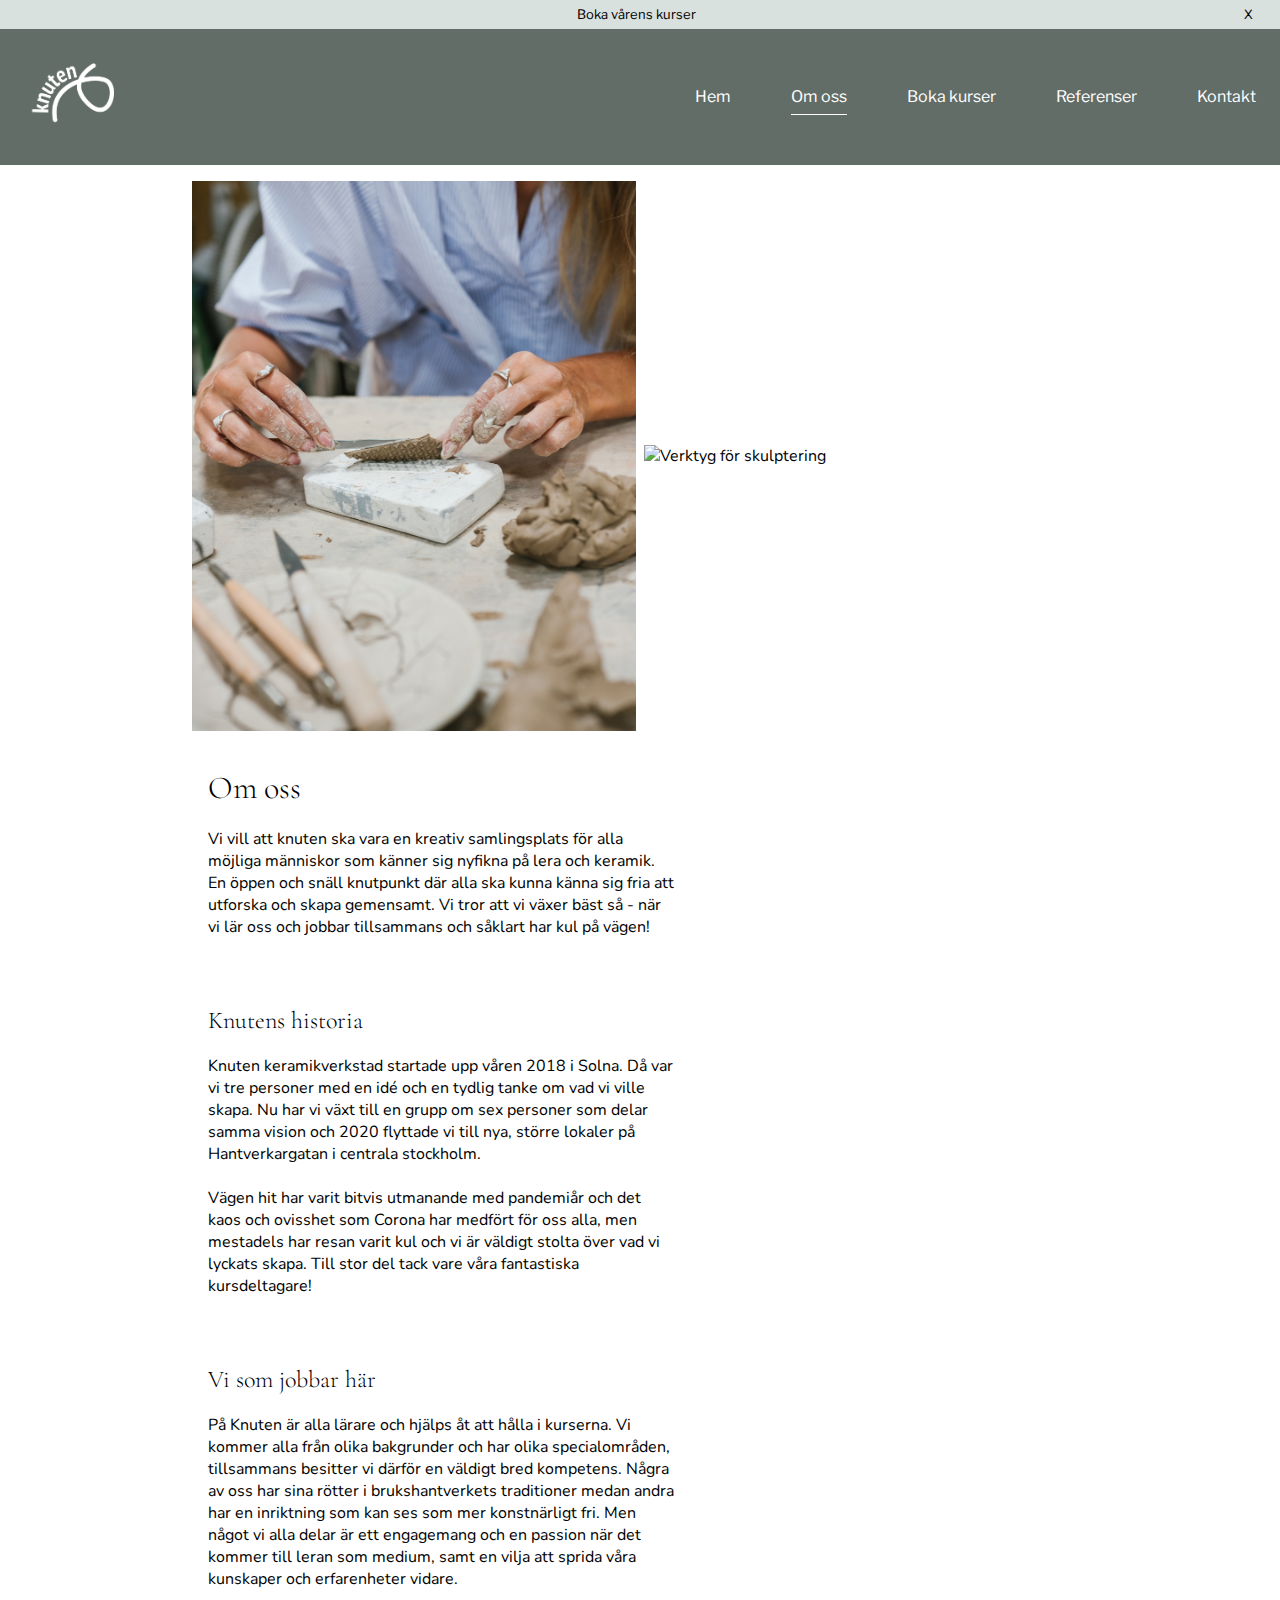
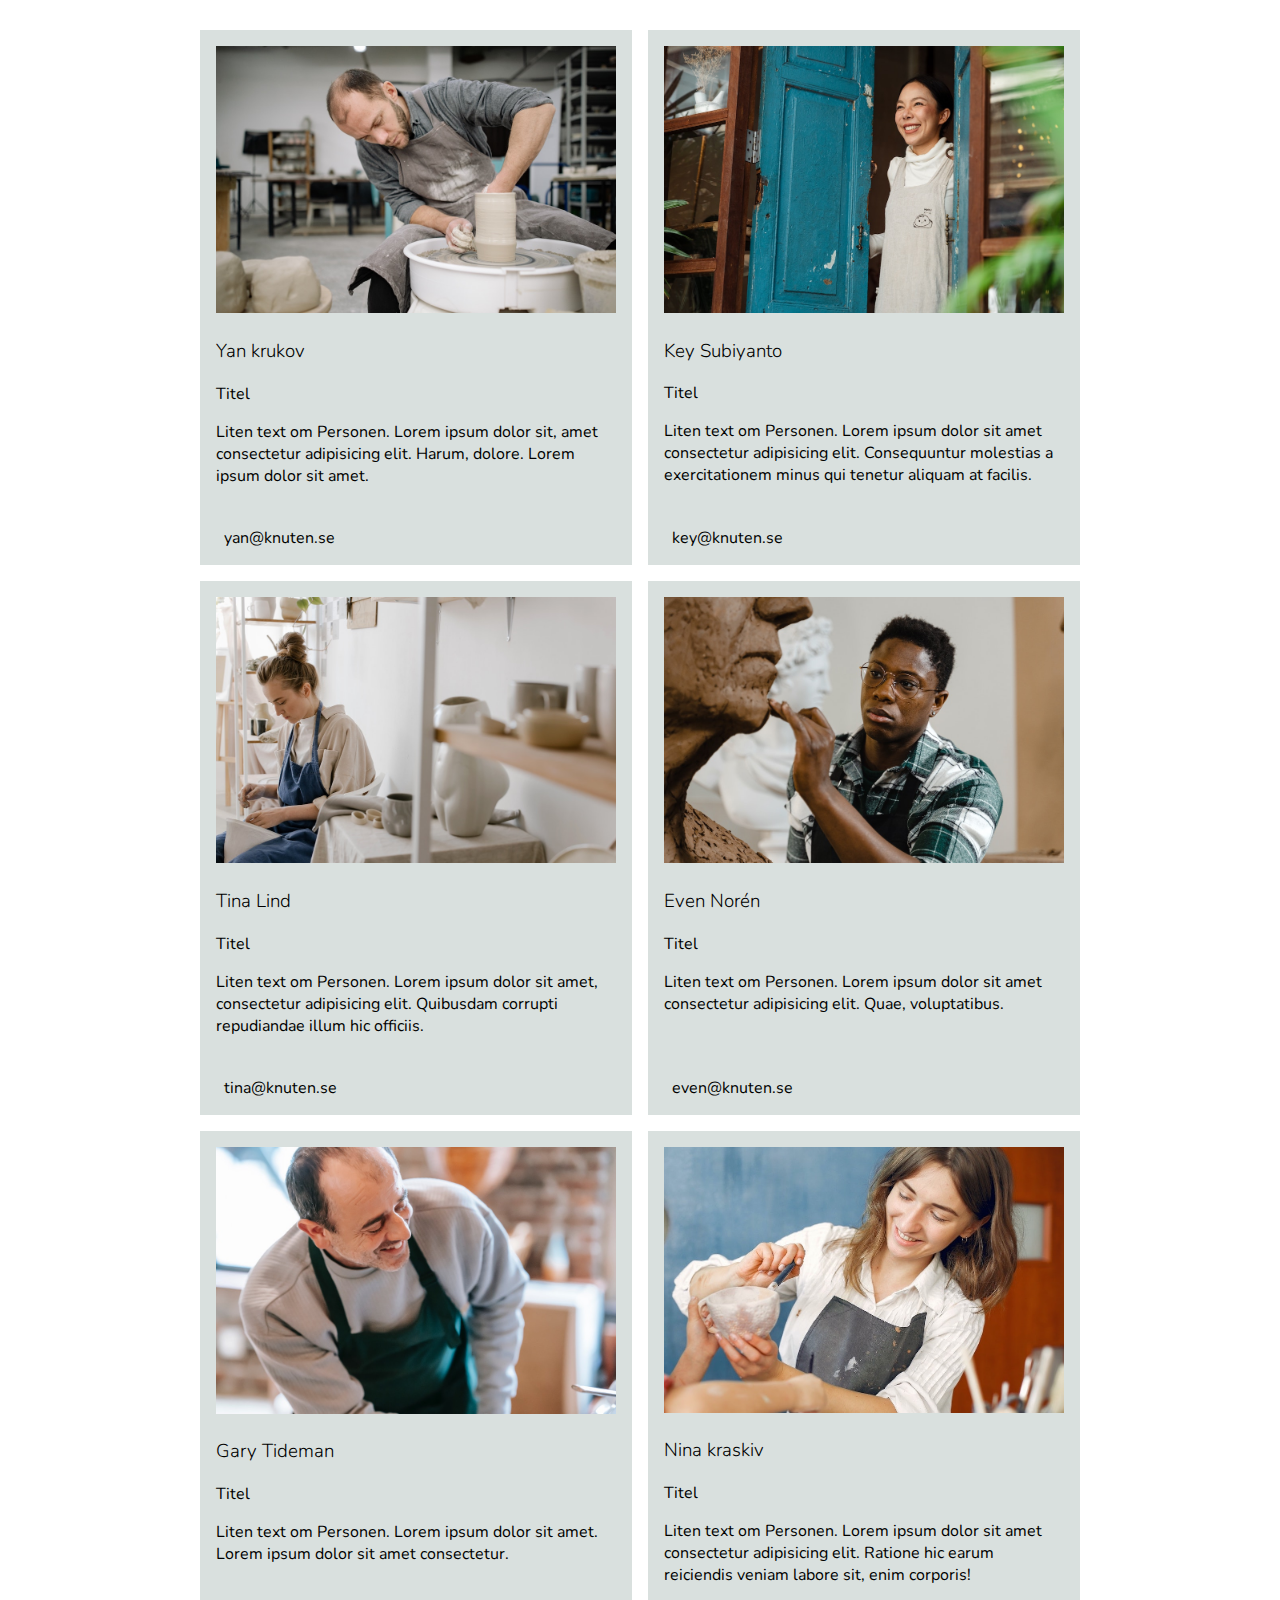
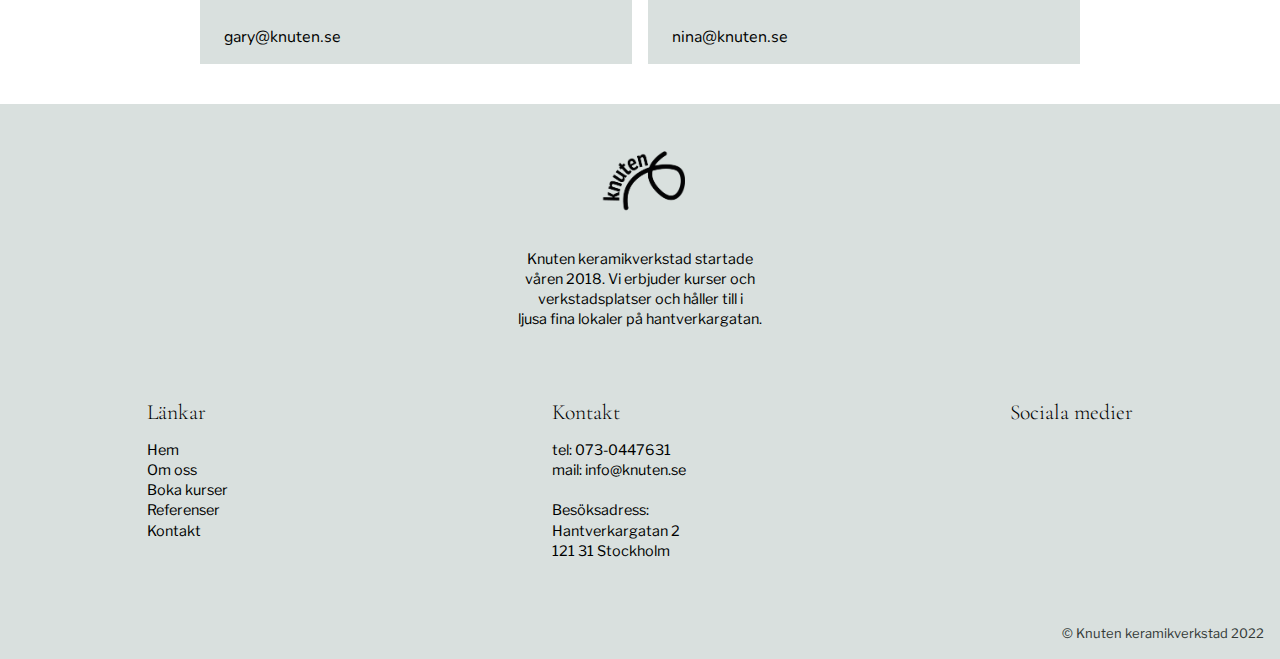
==== commit f1656f44: "building" ====
--- a/about.html
+++ b/about.html
@@ -91,22 +91,17 @@
         <section>
           <h1>Om oss</h1>
           <p>
-            Här kan du läsa lite mer om vår grundidé och våra tankar kring
+            <!-- Här kan du läsa lite mer om vår grundidé och våra tankar kring
             Knuten. Dessutom får du lära dig mer om Knutens historia och såklart
-            om oss som möter och tar hand om dig som kursdeltagare.
+            om oss som möter och tar hand om dig som kursdeltagare. -->
+            Vi vill att knuten ska vara en kreativ samlingsplats för alla
+            möjliga människor som känner sig nyfikna på lera och keramik. En
+            öppen och snäll knutpunkt där alla ska kunna känna sig fria att
+            utforska och skapa gemensamt. Vi tror att vi växer bäst så - när vi
+            lär oss och jobbar tillsammans och såklart har kul på vägen!
           </p>
         </section>
-        <div class="flex">
-          <section>
-            <h2>Vision och mål</h2>
-            <p>
-              Vi vill att knuten ska vara en kreativ samlingsplats för alla
-              möjliga människor som känner sig nyfikna på lera och keramik. En
-              öppen och snäll knutpunkt där alla ska kunna känna sig fria att
-              utforska och skapa gemensamt. Vi tror att vi växer bäst så - när
-              vi lär oss och jobbar tillsammans och såklart har kul på vägen!
-            </p>
-          </section>
+        <div class="flex-about">
           <section>
             <h2>Knutens historia</h2>
             <p>
@@ -151,9 +146,11 @@
                 adipisicing elit. Harum, dolore. Lorem ipsum dolor sit amet.
               </p>
             </div>
-            <p class="mail">
-              <i class="fa-regular fa-paper-plane"></i> yan@knuten.se
-            </p>
+            <div class="top-margin">
+              <a href="mailto:yan@knuten.se"
+                ><i class="fa-regular fa-paper-plane"></i> yan@knuten.se</a
+              >
+            </div>
           </section>
           <section class="card">
             <div>
@@ -170,9 +167,14 @@
                 qui tenetur aliquam at facilis.
               </p>
             </div>
-            <p class="mail">
+            <div class="top-margin">
+              <a href="mailto:key@knuten.se"
+                ><i class="fa-regular fa-paper-plane"></i> key@knuten.se</a
+              >
+            </div>
+            <!-- <p class="mail">
               <i class="fa-regular fa-paper-plane"></i> key@knuten.se
-            </p>
+            </p> -->
           </section>
           <section class="card">
             <div>
@@ -189,9 +191,11 @@
                 officiis.
               </p>
             </div>
-            <p class="mail">
-              <i class="fa-regular fa-paper-plane"></i> tina@knuten.se
-            </p>
+            <div class="top-margin">
+              <a href="mailto:tina@knuten.se"
+                ><i class="fa-regular fa-paper-plane"></i> tina@knuten.se</a
+              >
+            </div>
           </section>
           <section class="card">
             <div>
@@ -207,9 +211,11 @@
                 adipisicing elit. Quae, voluptatibus.
               </p>
             </div>
-            <p class="mail">
-              <i class="fa-regular fa-paper-plane"></i> even@knuten.se
-            </p>
+            <div class="top-margin">
+              <a href="mailto:even@knuten.se"
+                ><i class="fa-regular fa-paper-plane"></i> even@knuten.se</a
+              >
+            </div>
           </section>
           <section class="card">
             <div>
@@ -225,9 +231,11 @@
                 dolor sit amet consectetur.
               </p>
             </div>
-            <p class="mail">
-              <i class="fa-regular fa-paper-plane"></i> gary@knuten.se
-            </p>
+            <div class="top-margin">
+              <a href="mailto:gary@knuten.se"
+                ><i class="fa-regular fa-paper-plane"></i> gary@knuten.se</a
+              >
+            </div>
           </section>
           <section class="card">
             <div>
@@ -244,9 +252,11 @@
                 sit, enim corporis!
               </p>
             </div>
-            <p class="mail">
-              <i class="fa-regular fa-paper-plane"></i> nina@knuten.se
-            </p>
+            <div class="top-margin">
+              <a href="mailto:nina@knuten.se"
+                ><i class="fa-regular fa-paper-plane"></i> nina@knuten.se</a
+              >
+            </div>
           </section>
         </article>
       </main>
@@ -273,19 +283,19 @@
               <h2>Länkar</h2>
               <ul>
                 <li>
-                  <a href="./index.html">Hem</a>
-                </li>
-                <li>
-                  <a href="./about.html">Om oss</a>
-                </li>
-                <li>
-                  <a href="./courses.html">Boka kurser</a>
-                </li>
-                <li>
-                  <a href="./references.html">Referenser</a>
-                </li>
-                <li>
-                  <a href="./contact.html">Kontakt</a>
+                  <a href="./index.html" class="footer-link">Hem</a>
+                </li>
+                <li>
+                  <a href="./about.html" class="footer-link">Om oss</a>
+                </li>
+                <li>
+                  <a href="./courses.html" class="footer-link">Boka kurser</a>
+                </li>
+                <li>
+                  <a href="./references.html" class="footer-link">Referenser</a>
+                </li>
+                <li>
+                  <a href="./contact.html" class="footer-link">Kontakt</a>
                 </li>
               </ul>
             </div>
@@ -293,7 +303,8 @@
               <h2>Kontakt</h2>
               <p>
                 tel: 073-0447631 <br />
-                mail: <a href="mailto:someone@yoursite.com">info@knuten.se</a> <br /><br />
+                mail: <a href="mailto:info@knuten.se">info@knuten.se</a>
+                <br /><br />
                 Besöksadress: <br />
                 Hantverkargatan 2 <br />
                 121 31 Stockholm
--- a/styles/style.css
+++ b/styles/style.css
@@ -17,16 +17,9 @@
 
 .small {
   border-radius: 50%;
+  min-width: 70px;
   width: 20%;
   padding: 0.5rem;
-}
-
-.gallery {
-  display: flex;
-  flex-direction: row;
-  justify-content: space-between;
-  flex-wrap: wrap;
-  gap: 0.5rem;
 }
 
 .flex-gallery {
@@ -102,11 +95,7 @@
   color: #000000;
 }
 a:hover {
-  color: goldenrod;
-}
-
-a.button:focus {
-  box-shadow: 0px 5px 10px #888888;
+  color: #daa520;
 }
 
 i {
@@ -125,6 +114,9 @@
 }
 footer i {
   font-size: 1.5rem;
+}
+footer .footer-link:hover {
+  border-bottom: 1px solid;
 }
 
 .footer-copy {
@@ -164,12 +156,12 @@
 
 section {
   text-align: left;
-  max-width: 450px;
+  max-width: 500px;
   padding: 0.5rem 1rem;
 }
 @media (min-width: 768px) {
   section {
-    max-width: 400px;
+    max-width: 500px;
     padding: 1rem;
   }
 }
@@ -215,6 +207,10 @@
   }
 }
 
+section.card.reference {
+  background-color: #f4f7f7;
+}
+
 div.references {
   background-color: #f4f7f7;
   padding: 1rem;
@@ -229,17 +225,26 @@
 
 .flex {
   margin-top: 0.5rem;
+  display: flex;
+  flex-direction: row;
+  justify-content: flex-start;
+  flex-wrap: wrap;
 }
 .flex h3 {
   margin-bottom: 0.5rem;
 }
-@media (min-width: 768px) {
-  .flex {
-    display: flex;
-    flex-direction: row;
-    justify-content: flex-start;
-    flex-wrap: wrap;
-  }
+
+@media (min-width: 768px) {
+  .flex-about {
+    display: flex;
+    flex-direction: row;
+    justify-content: space-between;
+    flex-wrap: wrap;
+  }
+}
+
+.top-margin {
+  margin-top: 1.5rem;
 }
 
 @media (min-width: 768px) {
@@ -276,7 +281,10 @@
   border-color: #626d67;
 }
 a.button:hover {
-  background-color: #3e4b45;
+  background-color: #333e39;
+  box-shadow: 0px 5px 10px #888888;
+}
+a.button:focus {
   box-shadow: 0px 5px 10px #888888;
 }
 
@@ -318,7 +326,7 @@
   border-color: #626d67;
 }
 a.button.btnGreen:hover {
-  background-color: #3e4b45;
+  background-color: #333e39;
 }
 
 header {
@@ -331,7 +339,6 @@
 nav a.nav-link {
   color: #ffffff;
   padding: 0.5rem 0;
-  position: relative;
   text-decoration: none;
 }
 nav a.nav-link:hover, nav a.nav-link:focus {
@@ -357,9 +364,9 @@
     background-color: transparent;
     border: none;
     position: absolute;
+    right: 0;
     margin: 0;
     padding: 0 2em;
-    right: 0;
   }
 }
 .top-bar a {
@@ -379,6 +386,42 @@
   flex-wrap: nowrap;
   align-items: center;
   padding: 0 1.5rem;
+}
+
+.nav-menu {
+  position: fixed;
+  top: -100%;
+  right: 0;
+  flex-direction: column;
+  background-color: #626d67;
+  padding-bottom: 30px;
+  width: 100%;
+  transition: 0.4s;
+}
+@media (min-width: 768px) {
+  .nav-menu {
+    display: flex;
+    flex-direction: row;
+    justify-content: flex-end;
+    flex-wrap: wrap;
+    position: static;
+    gap: 60px;
+    padding-bottom: 0px;
+  }
+}
+
+.nav-item {
+  margin-block: 1rem;
+}
+
+.hamburger {
+  display: block;
+  cursor: pointer;
+}
+@media (min-width: 768px) {
+  .hamburger {
+    display: none;
+  }
 }
 
 .bar {
@@ -391,30 +434,10 @@
   background-color: #ffffff;
 }
 
-.nav-menu {
-  position: fixed;
-  top: -100%;
-  right: 0;
-  flex-direction: column;
-  background-color: #626d67;
-  padding-bottom: 30px;
-  width: 100%;
-  transition: 0.4s;
-}
-@media (min-width: 768px) {
-  .nav-menu {
-    display: flex;
-    flex-direction: row;
-    justify-content: flex-end;
-    flex-wrap: wrap;
-    position: static;
-    gap: 60px;
-    padding-bottom: 0px;
-  }
-}
-
-.nav-item {
-  margin-block: 1rem;
+button.hamburger {
+  background-color: transparent;
+  border: 0;
+  margin: 0;
 }
 
 .nav-menu.active {
@@ -431,22 +454,6 @@
     position: static;
     padding-bottom: 0px;
   }
-}
-
-.hamburger {
-  display: block;
-  cursor: pointer;
-}
-@media (min-width: 768px) {
-  .hamburger {
-    display: none;
-  }
-}
-
-button.hamburger {
-  background-color: transparent;
-  border: 0;
-  margin: 0;
 }
 
 .hamburger.active .bar:nth-child(2) {
@@ -535,7 +542,7 @@
 input,
 textarea {
   min-width: 15rem;
-  min-height: 1.5rem;
+  min-height: 2rem;
   border-radius: 5px;
   border: none;
   padding: 0.5rem;
@@ -561,12 +568,13 @@
 
 input[type=submit] {
   cursor: pointer;
+  min-height: 2rem;
   padding: 0.5rem 1.5rem;
   background-color: black;
   color: white;
 }
 input[type=submit]:hover {
-  background-color: #3e4b45;
+  background-color: #333e39;
   box-shadow: 0px 5px 10px #888888;
 }
 
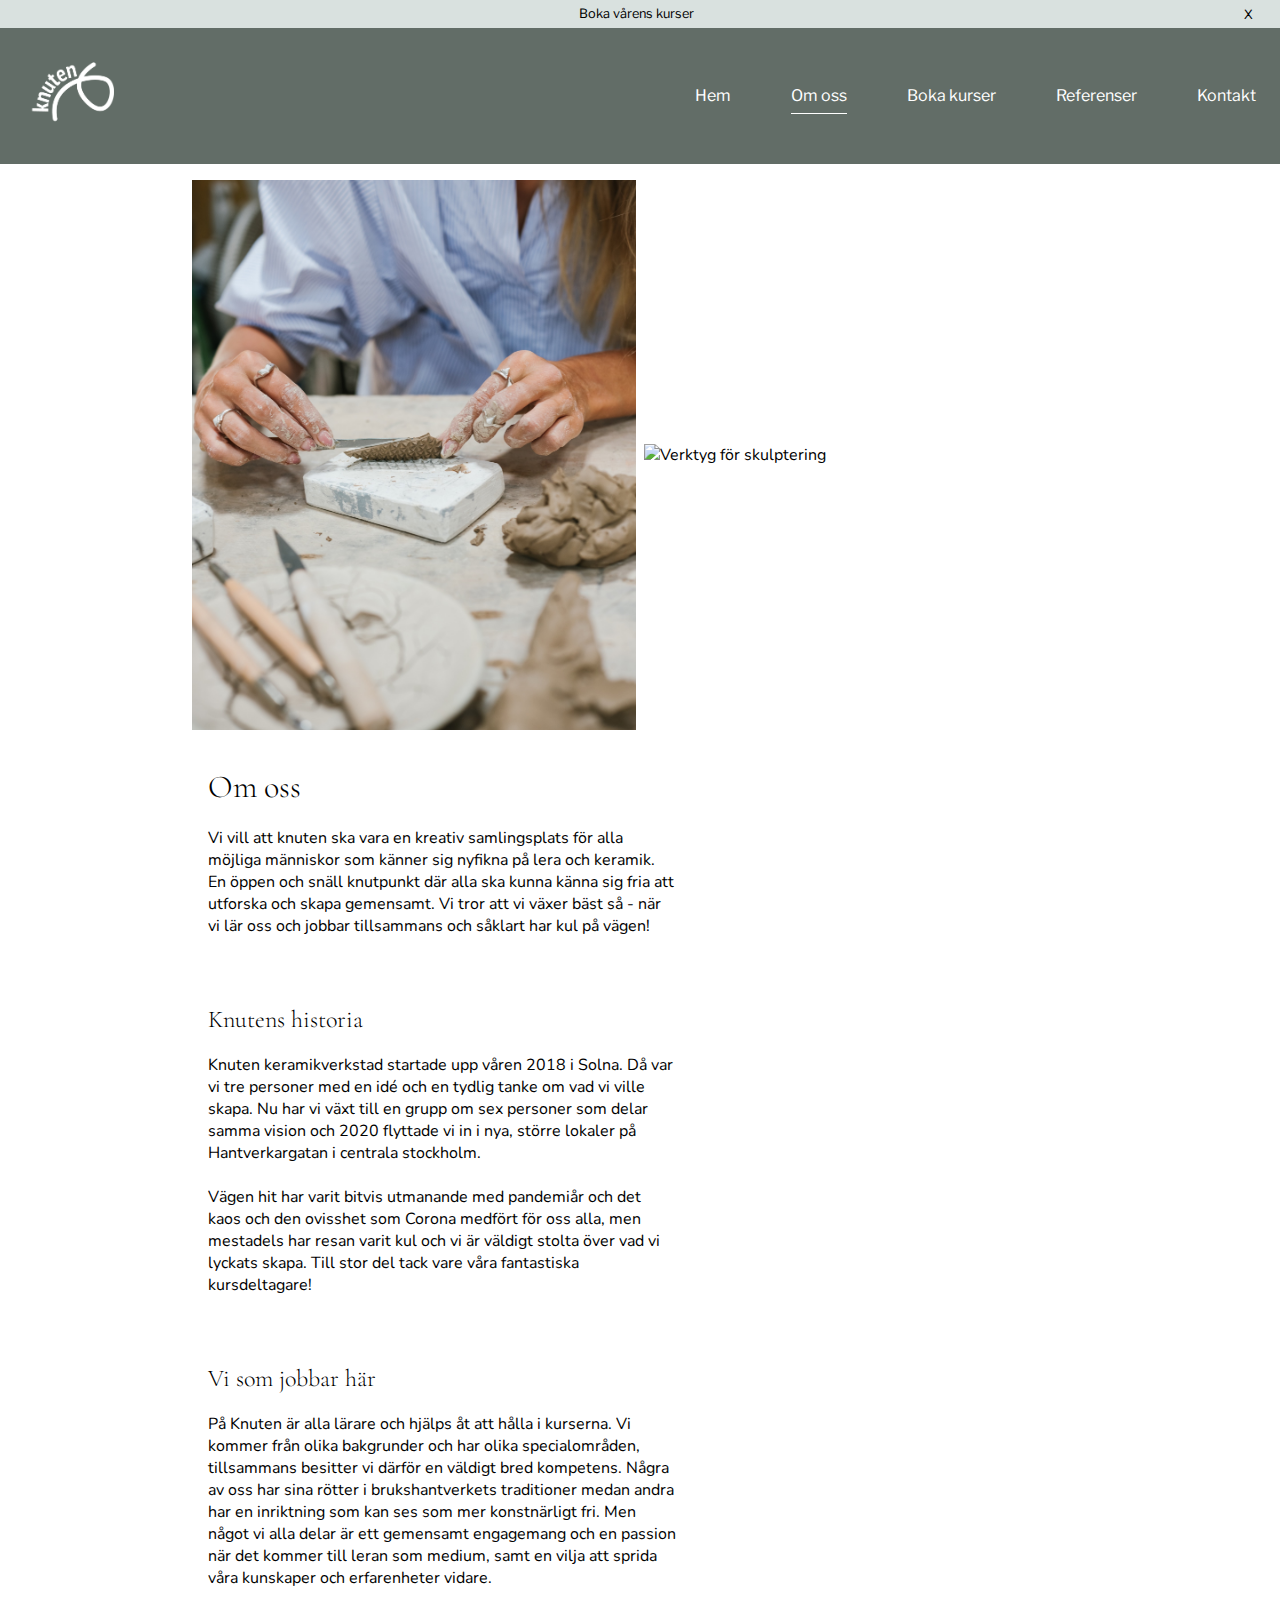
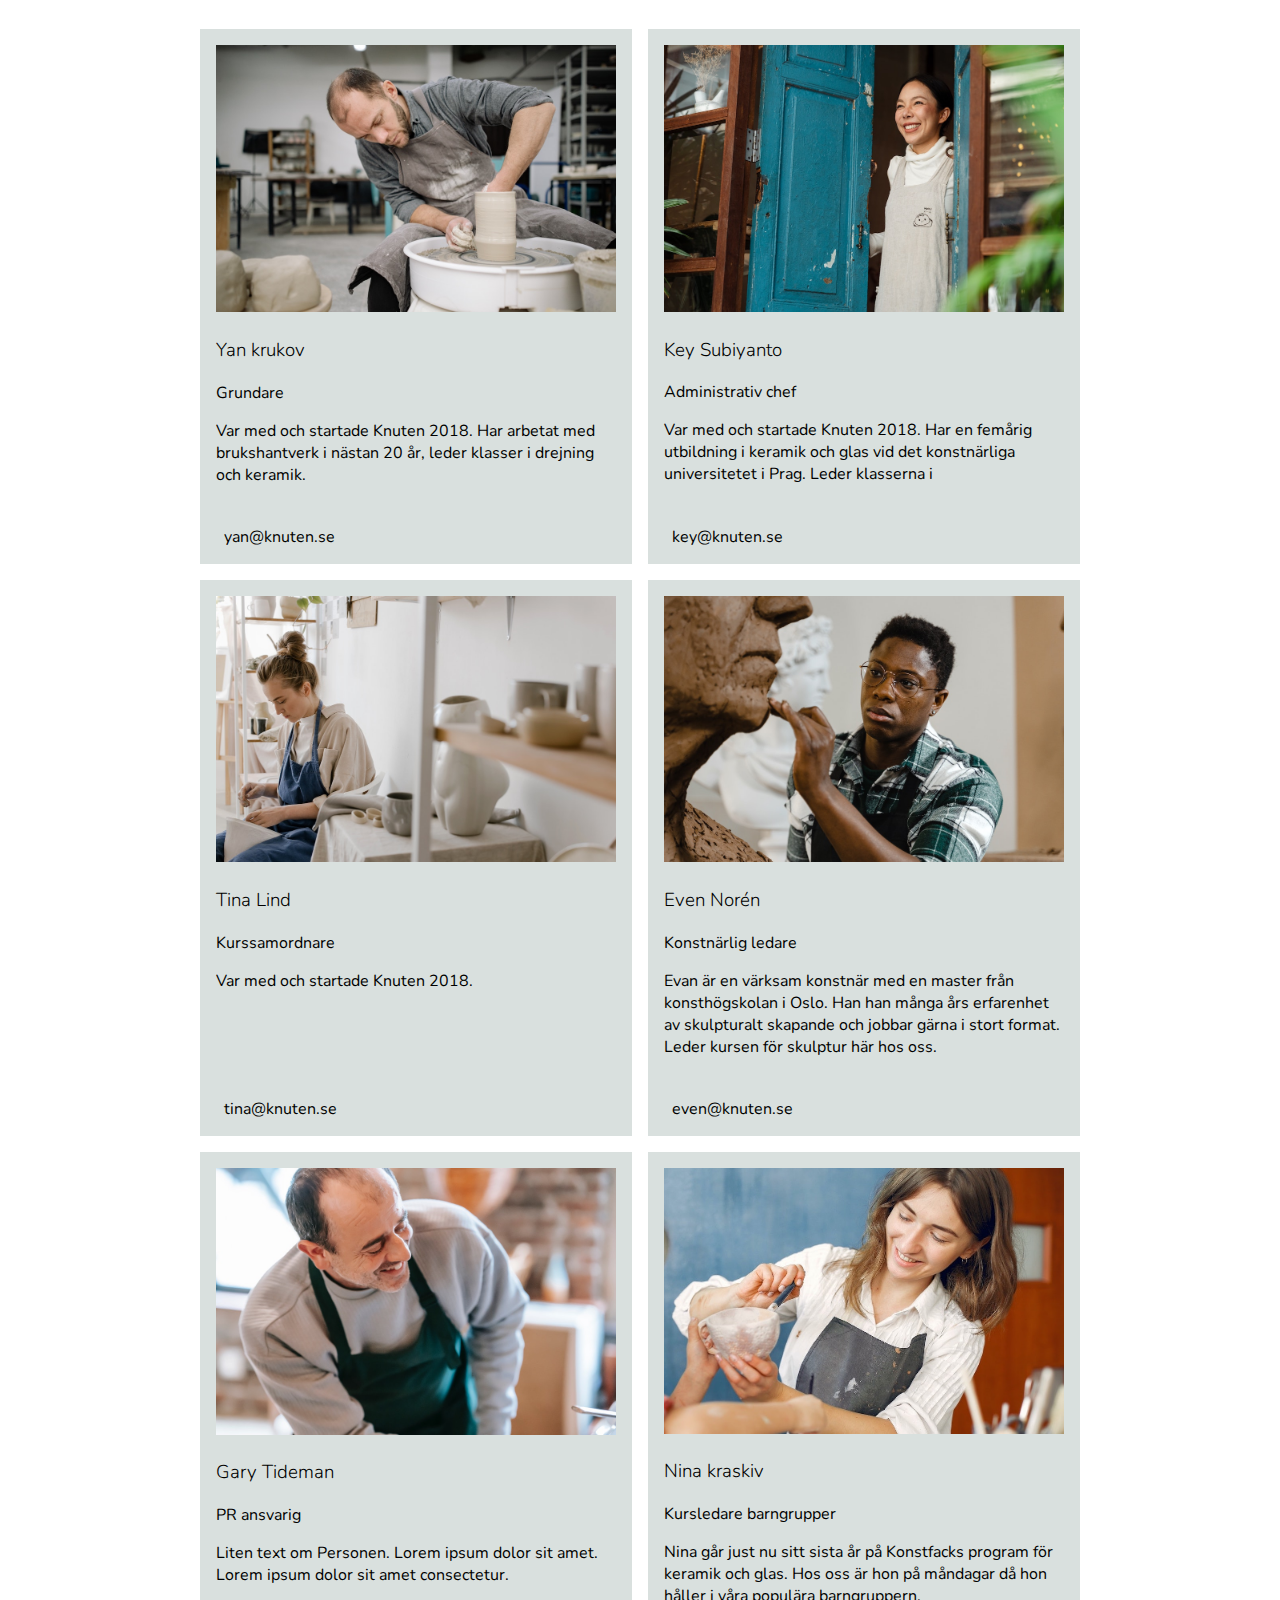
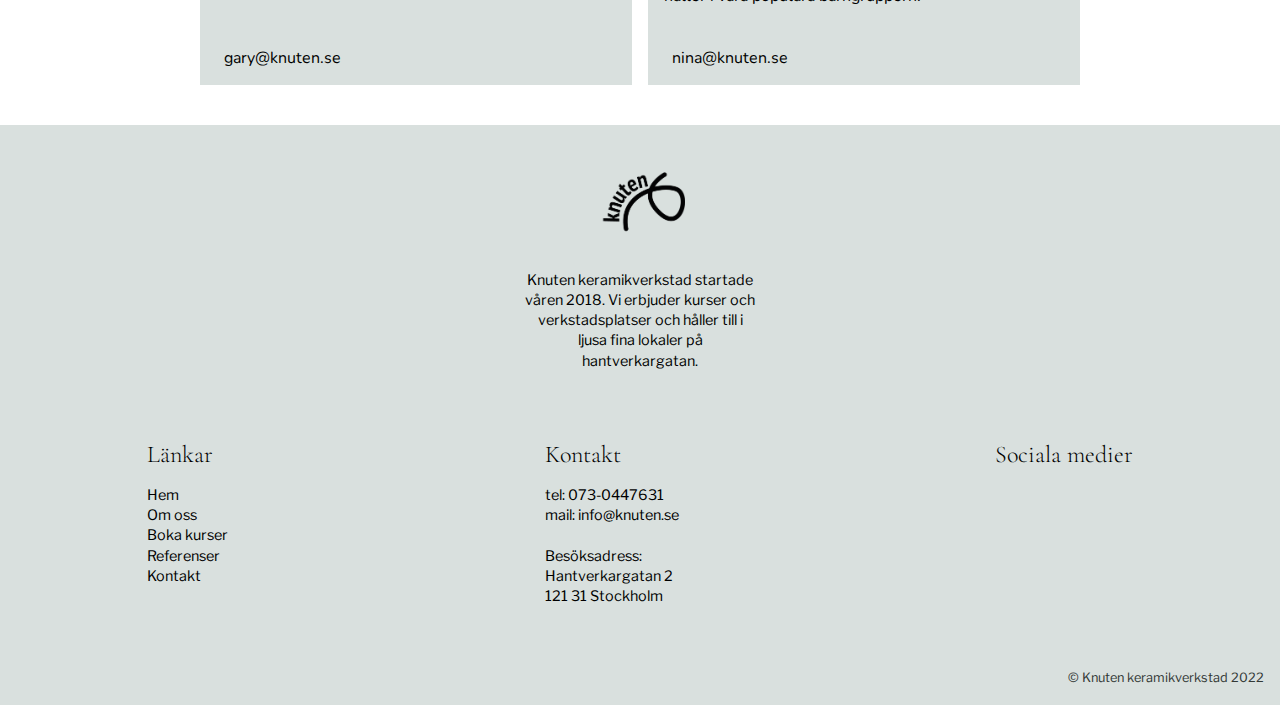
==== commit 9a968bd9: "courses-text" ====
--- a/about.html
+++ b/about.html
@@ -108,10 +108,10 @@
               Knuten keramikverkstad startade upp våren 2018 i Solna. Då var vi
               tre personer med en idé och en tydlig tanke om vad vi ville skapa.
               Nu har vi växt till en grupp om sex personer som delar samma
-              vision och 2020 flyttade vi till nya, större lokaler på
+              vision och 2020 flyttade vi in i nya, större lokaler på
               Hantverkargatan i centrala stockholm. <br /><br />
               Vägen hit har varit bitvis utmanande med pandemiår och det kaos
-              och ovisshet som Corona har medfört för oss alla, men mestadels
+              och den ovisshet som Corona medfört för oss alla, men mestadels
               har resan varit kul och vi är väldigt stolta över vad vi lyckats
               skapa. Till stor del tack vare våra fantastiska kursdeltagare!
             </p>
@@ -120,13 +120,13 @@
             <h2>Vi som jobbar här</h2>
             <p>
               På Knuten är alla lärare och hjälps åt att hålla i kurserna. Vi
-              kommer alla från olika bakgrunder och har olika specialområden,
+              kommer från olika bakgrunder och har olika specialområden,
               tillsammans besitter vi därför en väldigt bred kompetens. Några av
               oss har sina rötter i brukshantverkets traditioner medan andra har
               en inriktning som kan ses som mer konstnärligt fri. Men något vi
-              alla delar är ett engagemang och en passion när det kommer till
-              leran som medium, samt en vilja att sprida våra kunskaper och
-              erfarenheter vidare.
+              alla delar är ett gemensamt engagemang och en passion när det
+              kommer till leran som medium, samt en vilja att sprida våra
+              kunskaper och erfarenheter vidare.
             </p>
           </section>
         </div>
@@ -140,10 +140,10 @@
                 alt="Man i förkläde drejar kärl"
               />
               <h3>Yan krukov</h3>
-              <span>Titel</span>
-              <p>
-                Liten text om Personen. Lorem ipsum dolor sit, amet consectetur
-                adipisicing elit. Harum, dolore. Lorem ipsum dolor sit amet.
+              <span>Grundare</span>
+              <p>
+                Var med och startade Knuten 2018. Har arbetat med brukshantverk
+                i nästan 20 år, leder klasser i drejning och keramik.
               </p>
             </div>
             <div class="top-margin">
@@ -160,11 +160,11 @@
                 alt="Leende kvinna står vid blå dörr"
               />
               <h3>Key Subiyanto</h3>
-              <span>Titel</span>
-              <p>
-                Liten text om Personen. Lorem ipsum dolor sit amet consectetur
-                adipisicing elit. Consequuntur molestias a exercitationem minus
-                qui tenetur aliquam at facilis.
+              <span>Administrativ chef</span>
+              <p>
+                Var med och startade Knuten 2018. Har en femårig utbildning i
+                keramik och glas vid det konstnärliga universitetet i Prag.
+                Leder klasserna i
               </p>
             </div>
             <div class="top-margin">
@@ -172,9 +172,6 @@
                 ><i class="fa-regular fa-paper-plane"></i> key@knuten.se</a
               >
             </div>
-            <!-- <p class="mail">
-              <i class="fa-regular fa-paper-plane"></i> key@knuten.se
-            </p> -->
           </section>
           <section class="card">
             <div>
@@ -184,12 +181,8 @@
                 alt="Sittande kvinna jobbar med lera"
               />
               <h3>Tina Lind</h3>
-              <span>Titel</span>
-              <p>
-                Liten text om Personen. Lorem ipsum dolor sit amet, consectetur
-                adipisicing elit. Quibusdam corrupti repudiandae illum hic
-                officiis.
-              </p>
+              <span>Kurssamordnare</span>
+              <p>Var med och startade Knuten 2018.</p>
             </div>
             <div class="top-margin">
               <a href="mailto:tina@knuten.se"
@@ -205,10 +198,12 @@
                 alt="Man i rutig skjorta jobbar med lerbyst"
               />
               <h3>Even Norén</h3>
-              <span>Titel</span>
-              <p>
-                Liten text om Personen. Lorem ipsum dolor sit amet consectetur
-                adipisicing elit. Quae, voluptatibus.
+              <span>Konstnärlig ledare</span>
+              <p>
+                Evan är en värksam konstnär med en master från konsthögskolan i
+                Oslo. Han han många års erfarenhet av skulpturalt skapande och
+                jobbar gärna i stort format. Leder kursen för skulptur här hos
+                oss.
               </p>
             </div>
             <div class="top-margin">
@@ -225,7 +220,7 @@
                 alt="Skrattande man i förkläde"
               />
               <h3>Gary Tideman</h3>
-              <span>Titel</span>
+              <span>PR ansvarig</span>
               <p>
                 Liten text om Personen. Lorem ipsum dolor sit amet. Lorem ipsum
                 dolor sit amet consectetur.
@@ -245,11 +240,11 @@
                 alt="Leende kvinna dekorerar en kaffekopp"
               />
               <h3>Nina kraskiv</h3>
-              <span>Titel</span>
-              <p>
-                Liten text om Personen. Lorem ipsum dolor sit amet consectetur
-                adipisicing elit. Ratione hic earum reiciendis veniam labore
-                sit, enim corporis!
+              <span>Kursledare barngrupper</span>
+              <p>
+                Nina går just nu sitt sista år på Konstfacks program för keramik
+                och glas. Hos oss är hon på måndagar då hon håller i våra
+                populära barngruppern.
               </p>
             </div>
             <div class="top-margin">
--- a/styles/style.css
+++ b/styles/style.css
@@ -82,6 +82,10 @@
   font-size: 2rem;
 }
 
+h2 {
+  font-size: 1.5rem;
+}
+
 .first-page-heading {
   font-size: 2.2rem;
 }
@@ -90,11 +94,13 @@
   text-align: center;
 }
 
-a {
+a,
+button {
   text-decoration: none;
   color: #000000;
 }
-a:hover {
+a:hover,
+button:hover {
   color: #daa520;
 }
 
@@ -104,7 +110,7 @@
 }
 
 .top-bar {
-  font-size: small;
+  font-size: 0.8rem;
   text-align: center;
 }
 
@@ -121,7 +127,7 @@
 
 .footer-copy {
   text-align: right;
-  font-size: small;
+  font-size: 0.8rem;
 }
 
 #content-wrap {
@@ -184,6 +190,30 @@
   color: #626d67;
 }
 
+.flex-courses {
+  display: flex;
+  flex-direction: row;
+  justify-content: flex-start;
+  flex-wrap: wrap;
+}
+
+section.card-course {
+  background-color: #d9e0de;
+  display: flex;
+  flex-direction: column;
+  justify-content: space-between;
+  flex-wrap: wrap;
+  align-items: flex-start;
+  width: 100%;
+  margin: 0.5em;
+  padding: 1rem;
+}
+@media (min-width: 992px) {
+  section.card-course {
+    width: calc(50% - 1rem);
+  }
+}
+
 section.card {
   background-color: #d9e0de;
   display: flex;
@@ -192,7 +222,6 @@
   flex-wrap: wrap;
   align-items: flex-start;
   width: 100%;
-  max-width: 500px;
   margin: 0.5em;
   padding: 1rem;
 }
@@ -232,6 +261,13 @@
 }
 .flex h3 {
   margin-bottom: 0.5rem;
+  margin-top: 0.5rem;
+}
+
+.flex-between {
+  display: flex;
+  flex-direction: row;
+  justify-content: space-around;
 }
 
 @media (min-width: 768px) {
@@ -280,11 +316,8 @@
   background-color: #626d67;
   border-color: #626d67;
 }
-a.button:hover {
+a.button:hover, a.button:focus {
   background-color: #333e39;
-  box-shadow: 0px 5px 10px #888888;
-}
-a.button:focus {
   box-shadow: 0px 5px 10px #888888;
 }
 
@@ -319,7 +352,6 @@
   border: 1px solid;
   border-color: #626d67;
   border-radius: 5px;
-  align-self: flex-end;
 }
 a.button.btnGreen:hover {
   background-color: #626d67;
@@ -493,7 +525,7 @@
   text-align: center;
   align-self: center;
   margin-bottom: 2.5rem;
-  max-width: 250px;
+  max-width: 15rem;
 }
 @media (min-width: 1300px) {
   .footer-logo {
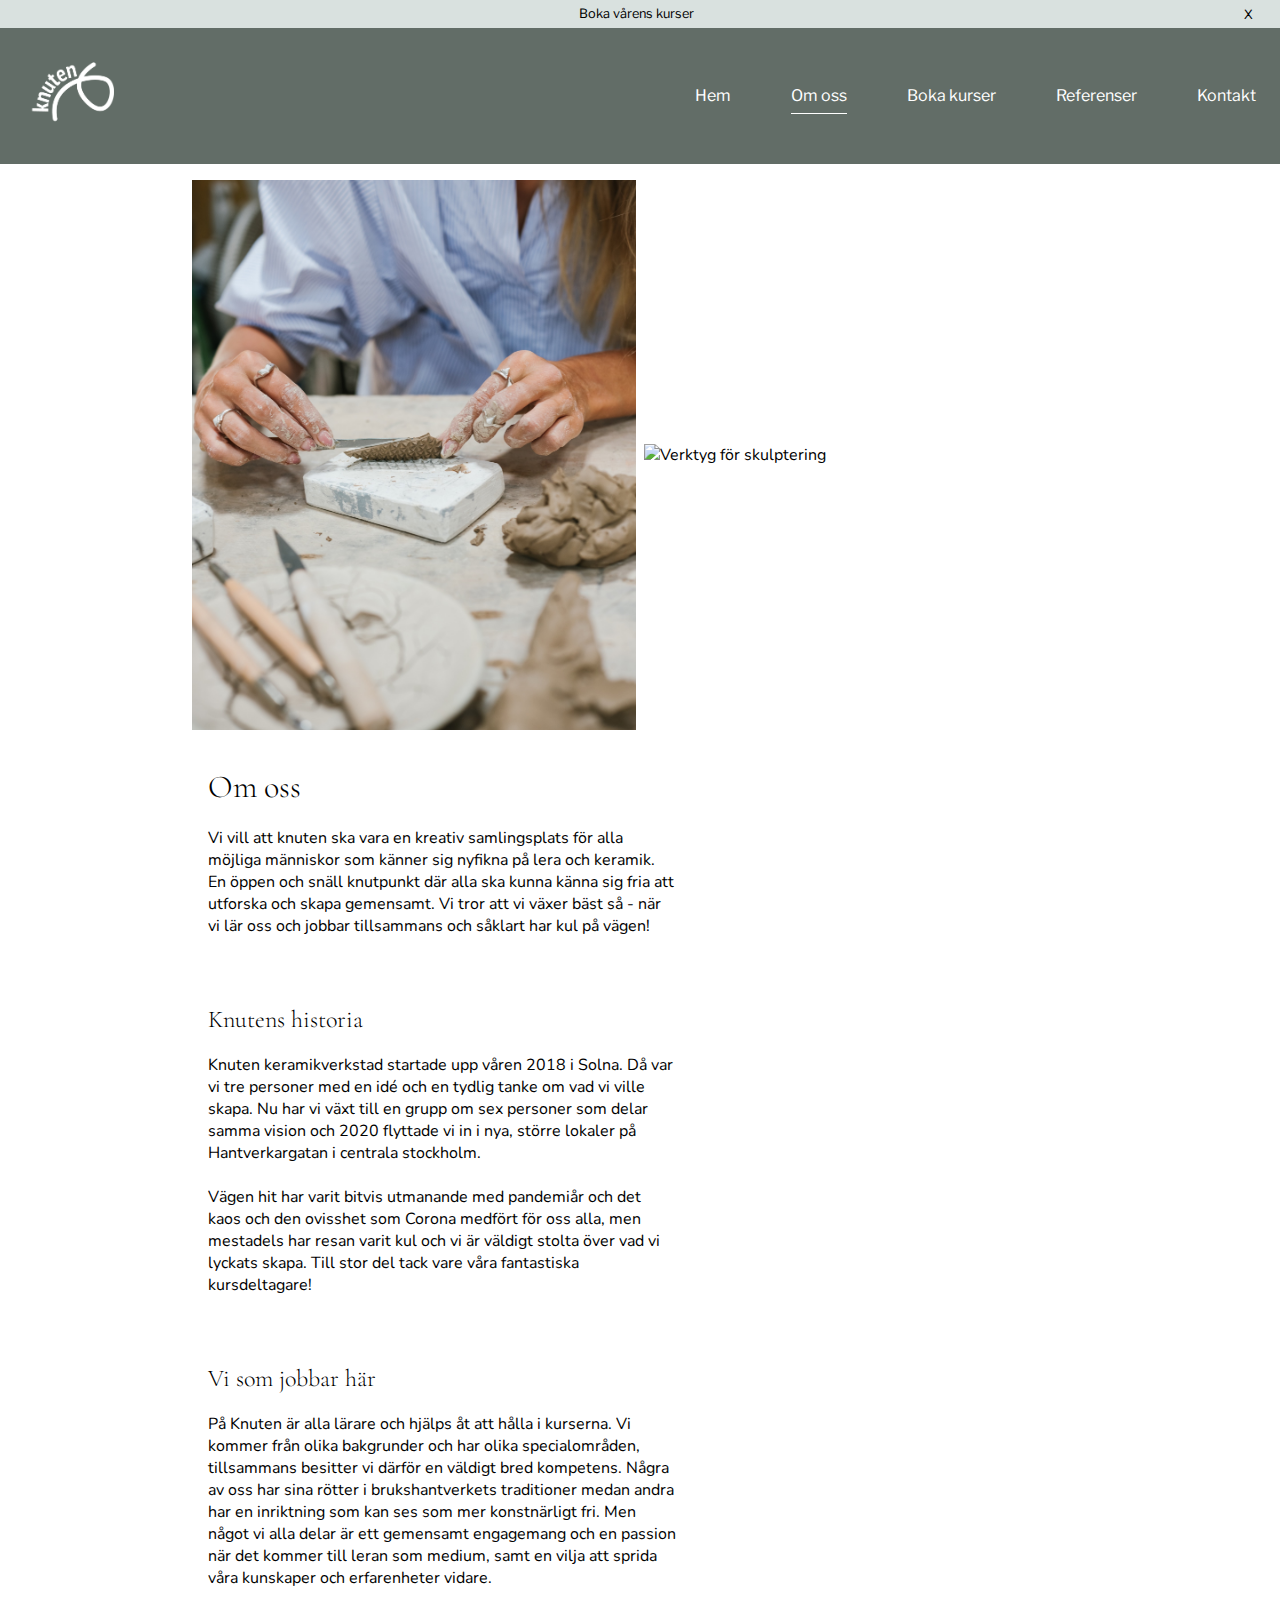
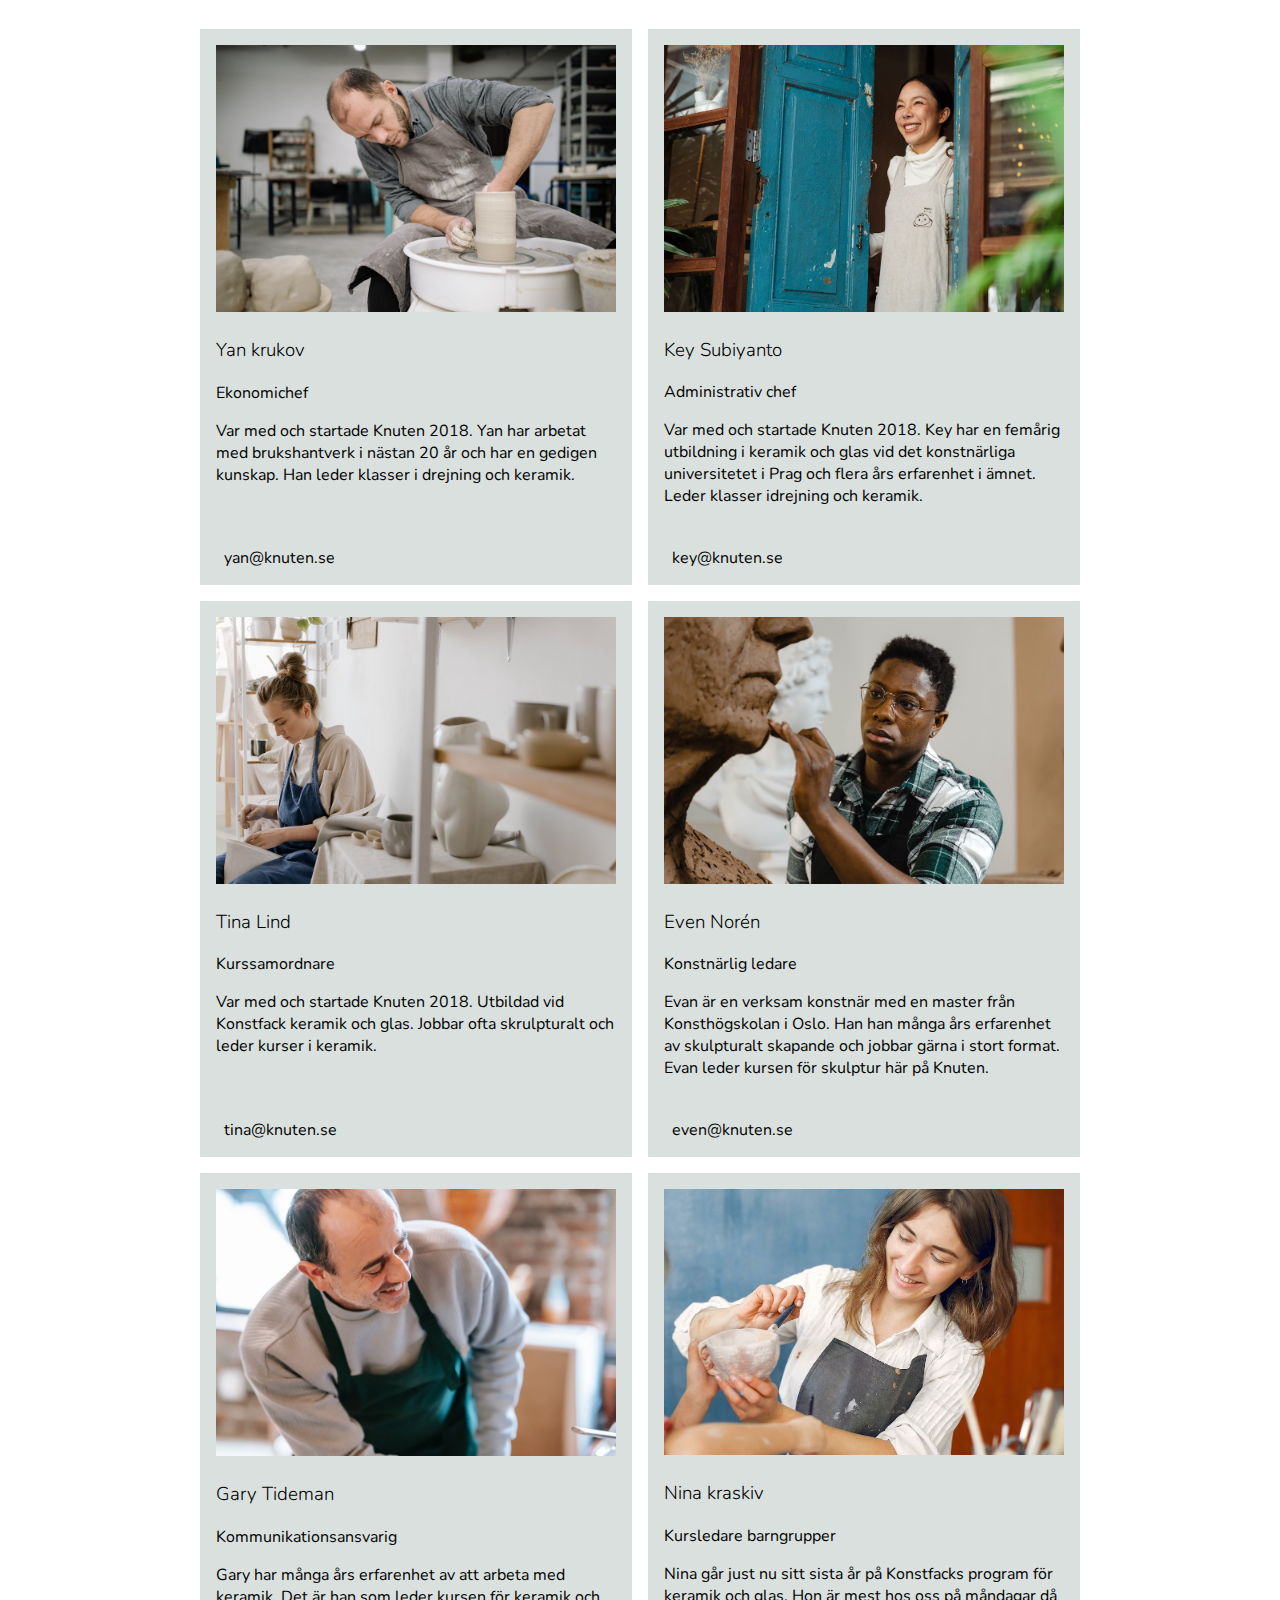
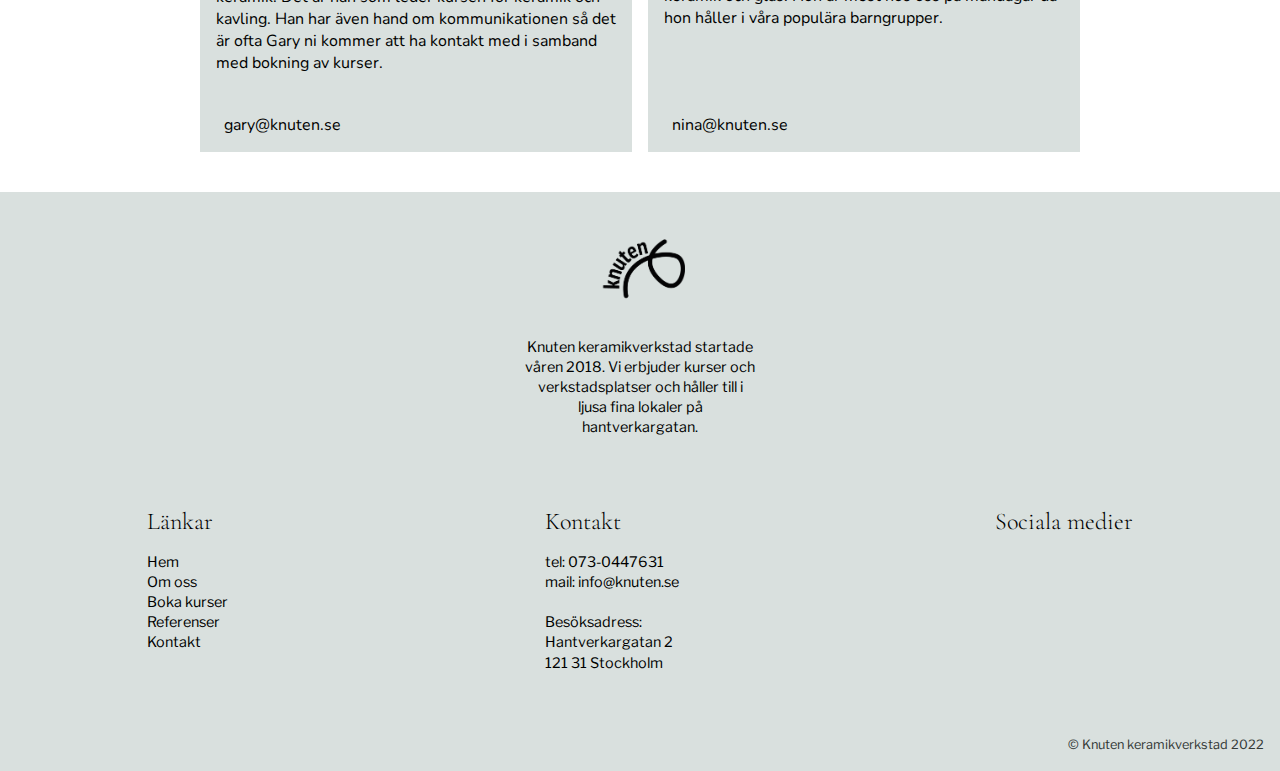
==== commit 44df90ff: "about - staff" ====
--- a/about.html
+++ b/about.html
@@ -140,10 +140,11 @@
                 alt="Man i förkläde drejar kärl"
               />
               <h3>Yan krukov</h3>
-              <span>Grundare</span>
-              <p>
-                Var med och startade Knuten 2018. Har arbetat med brukshantverk
-                i nästan 20 år, leder klasser i drejning och keramik.
+              <span>Ekonomichef</span>
+              <p>
+                Var med och startade Knuten 2018. Yan har arbetat med
+                brukshantverk i nästan 20 år och har en gedigen kunskap. Han
+                leder klasser i drejning och keramik.
               </p>
             </div>
             <div class="top-margin">
@@ -162,9 +163,10 @@
               <h3>Key Subiyanto</h3>
               <span>Administrativ chef</span>
               <p>
-                Var med och startade Knuten 2018. Har en femårig utbildning i
-                keramik och glas vid det konstnärliga universitetet i Prag.
-                Leder klasserna i
+                Var med och startade Knuten 2018. Key har en femårig utbildning
+                i keramik och glas vid det konstnärliga universitetet i Prag och
+                flera års erfarenhet i ämnet. Leder klasser idrejning och
+                keramik.
               </p>
             </div>
             <div class="top-margin">
@@ -182,7 +184,10 @@
               />
               <h3>Tina Lind</h3>
               <span>Kurssamordnare</span>
-              <p>Var med och startade Knuten 2018.</p>
+              <p>
+                Var med och startade Knuten 2018. Utbildad vid Konstfack keramik
+                och glas. Jobbar ofta skrulpturalt och leder kurser i keramik.
+              </p>
             </div>
             <div class="top-margin">
               <a href="mailto:tina@knuten.se"
@@ -200,10 +205,10 @@
               <h3>Even Norén</h3>
               <span>Konstnärlig ledare</span>
               <p>
-                Evan är en värksam konstnär med en master från konsthögskolan i
+                Evan är en verksam konstnär med en master från Konsthögskolan i
                 Oslo. Han han många års erfarenhet av skulpturalt skapande och
-                jobbar gärna i stort format. Leder kursen för skulptur här hos
-                oss.
+                jobbar gärna i stort format. Evan leder kursen för skulptur här
+                på Knuten.
               </p>
             </div>
             <div class="top-margin">
@@ -220,10 +225,12 @@
                 alt="Skrattande man i förkläde"
               />
               <h3>Gary Tideman</h3>
-              <span>PR ansvarig</span>
-              <p>
-                Liten text om Personen. Lorem ipsum dolor sit amet. Lorem ipsum
-                dolor sit amet consectetur.
+              <span>Kommunikationsansvarig</span>
+              <p>
+                Gary har många års erfarenhet av att arbeta med keramik. Det är
+                han som leder kursen för keramik och kavling. Han har även hand
+                om kommunikationen så det är ofta Gary ni kommer att ha kontakt
+                med i samband med bokning av kurser.
               </p>
             </div>
             <div class="top-margin">
@@ -243,8 +250,8 @@
               <span>Kursledare barngrupper</span>
               <p>
                 Nina går just nu sitt sista år på Konstfacks program för keramik
-                och glas. Hos oss är hon på måndagar då hon håller i våra
-                populära barngruppern.
+                och glas. Hon är mest hos oss på måndagar då hon håller i våra
+                populära barngrupper.
               </p>
             </div>
             <div class="top-margin">
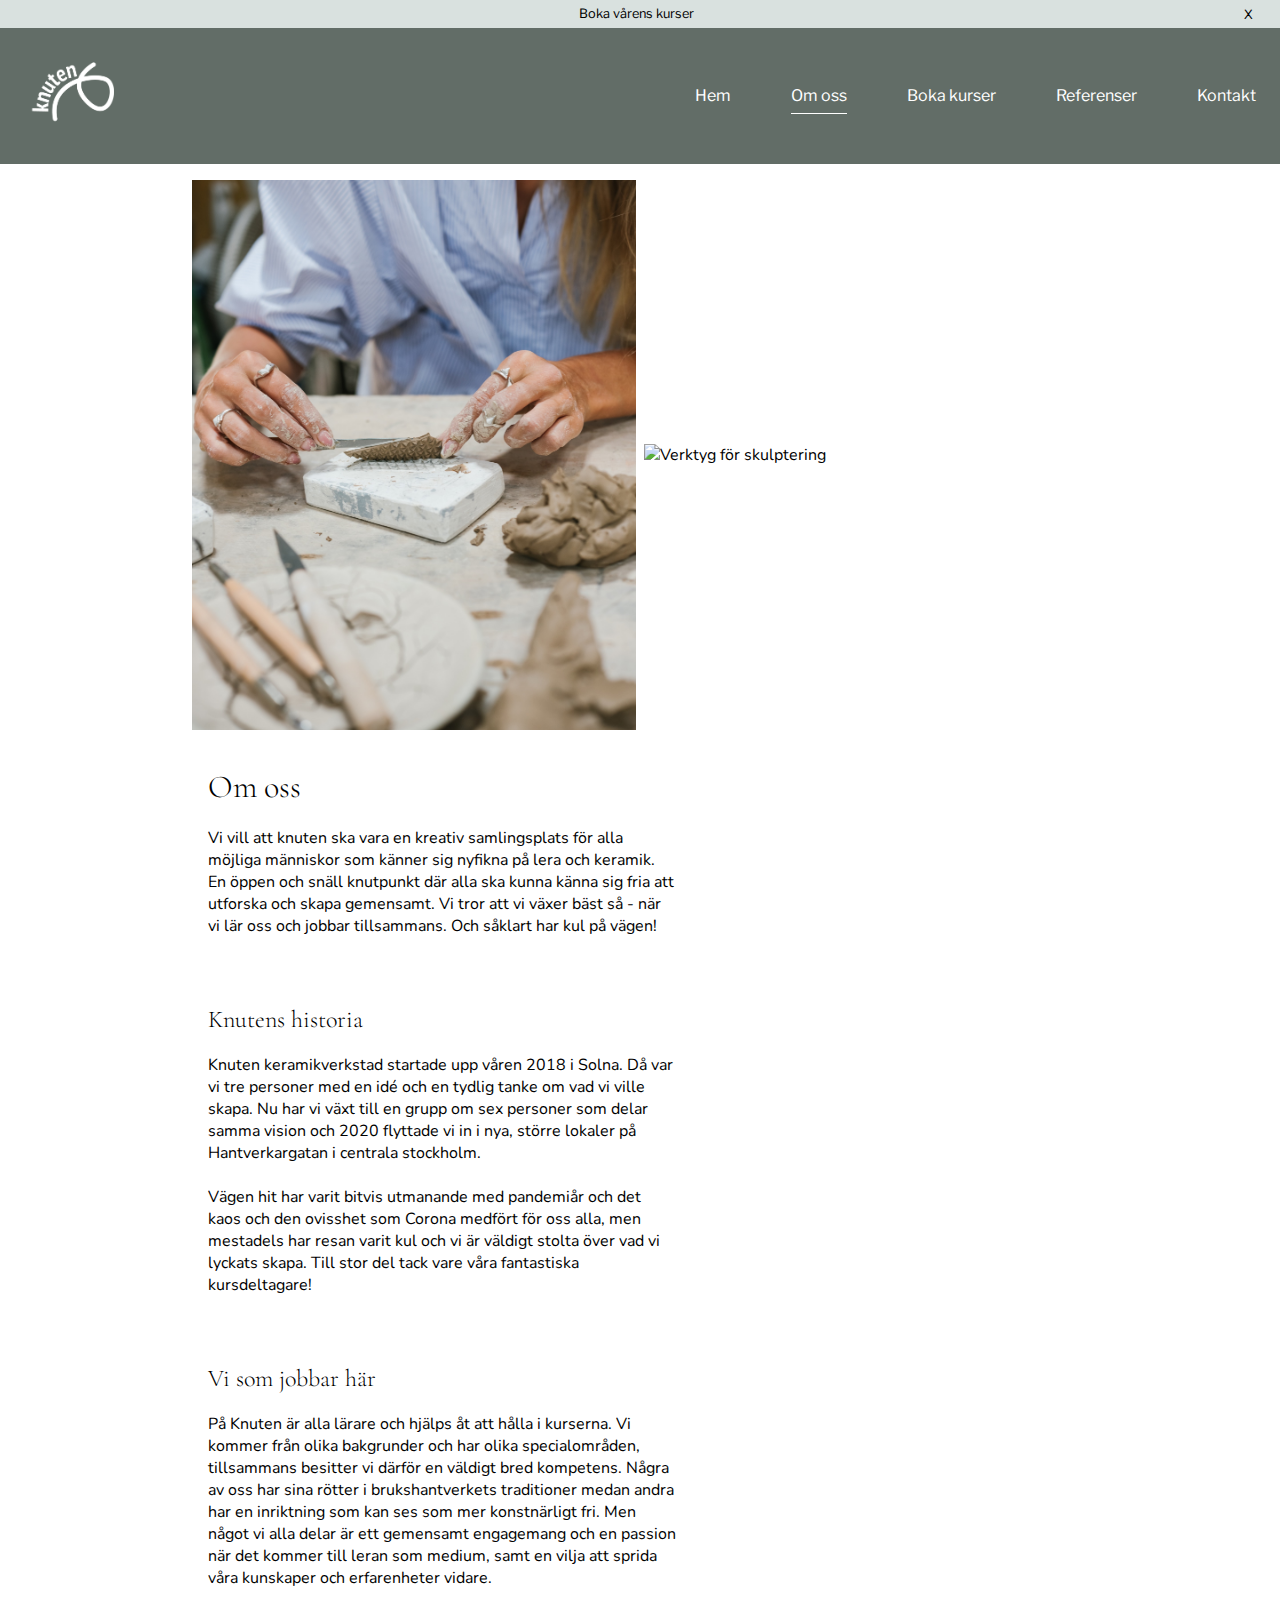
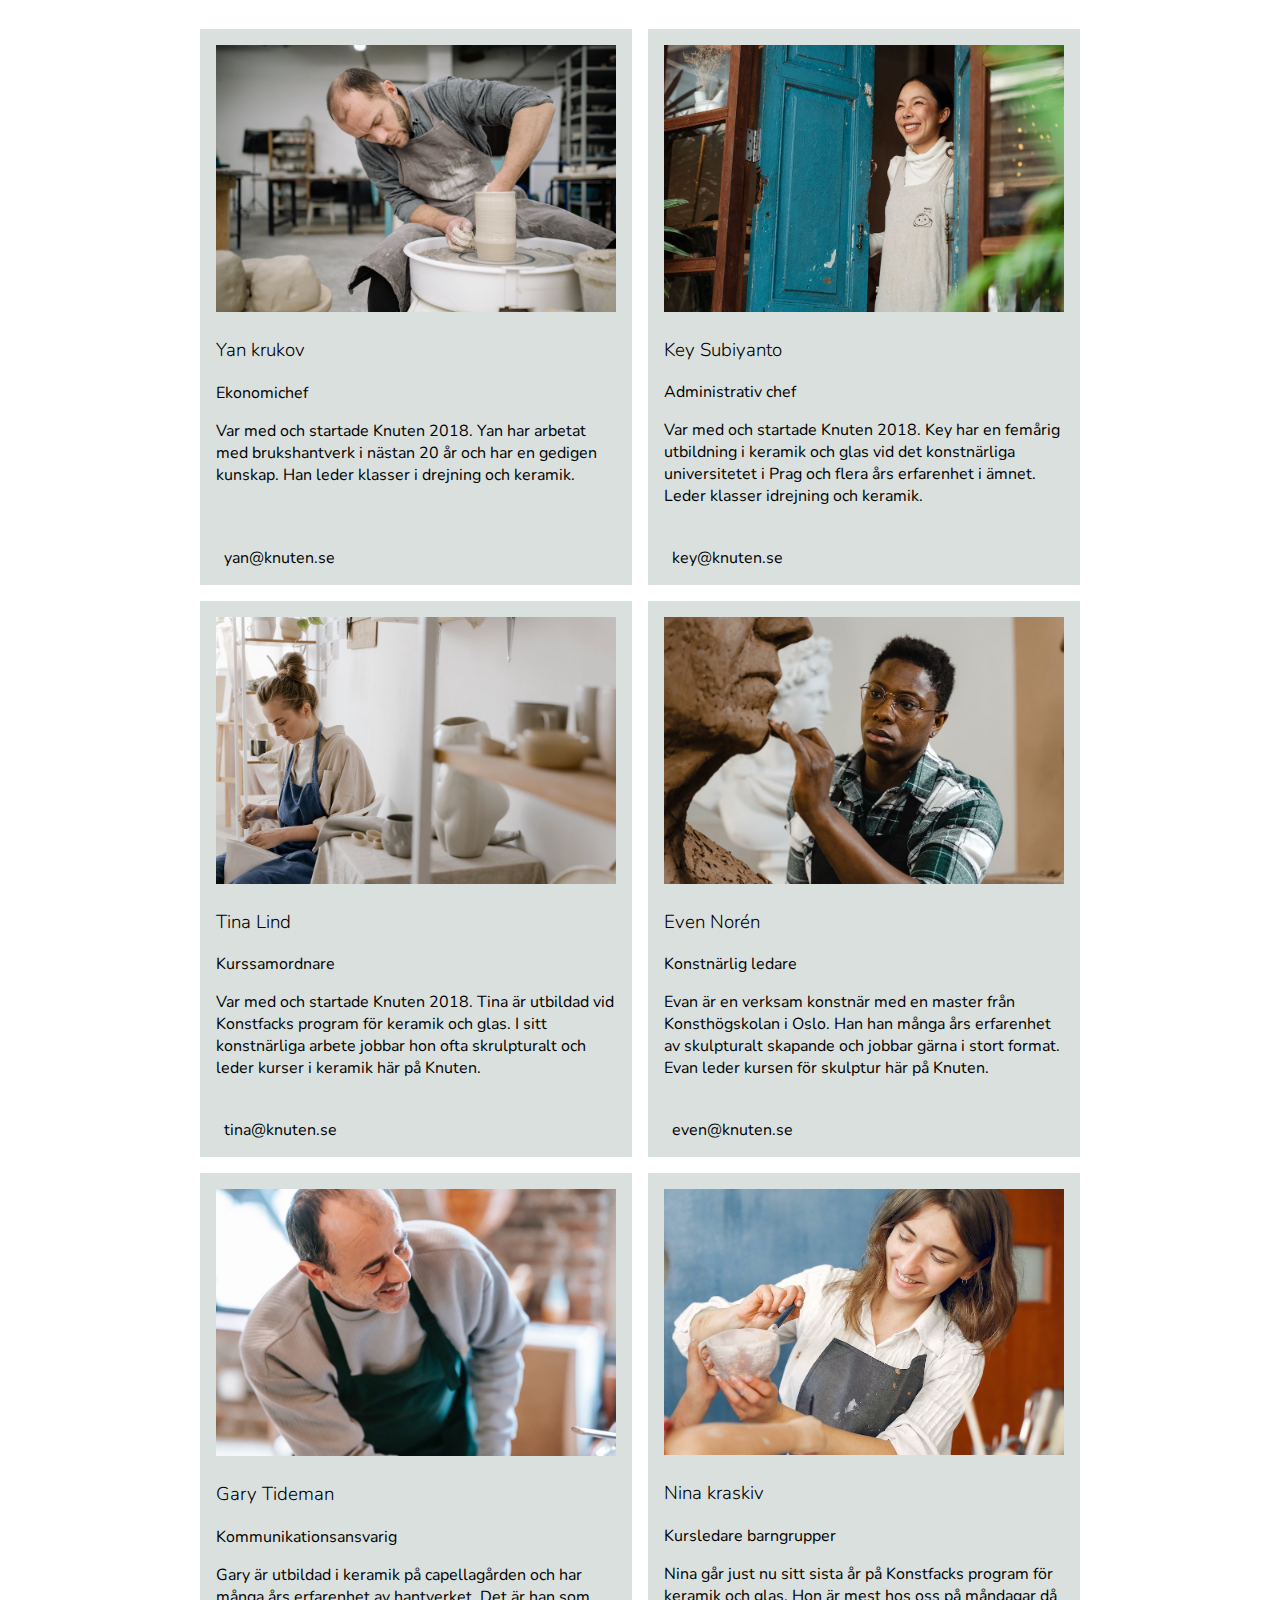
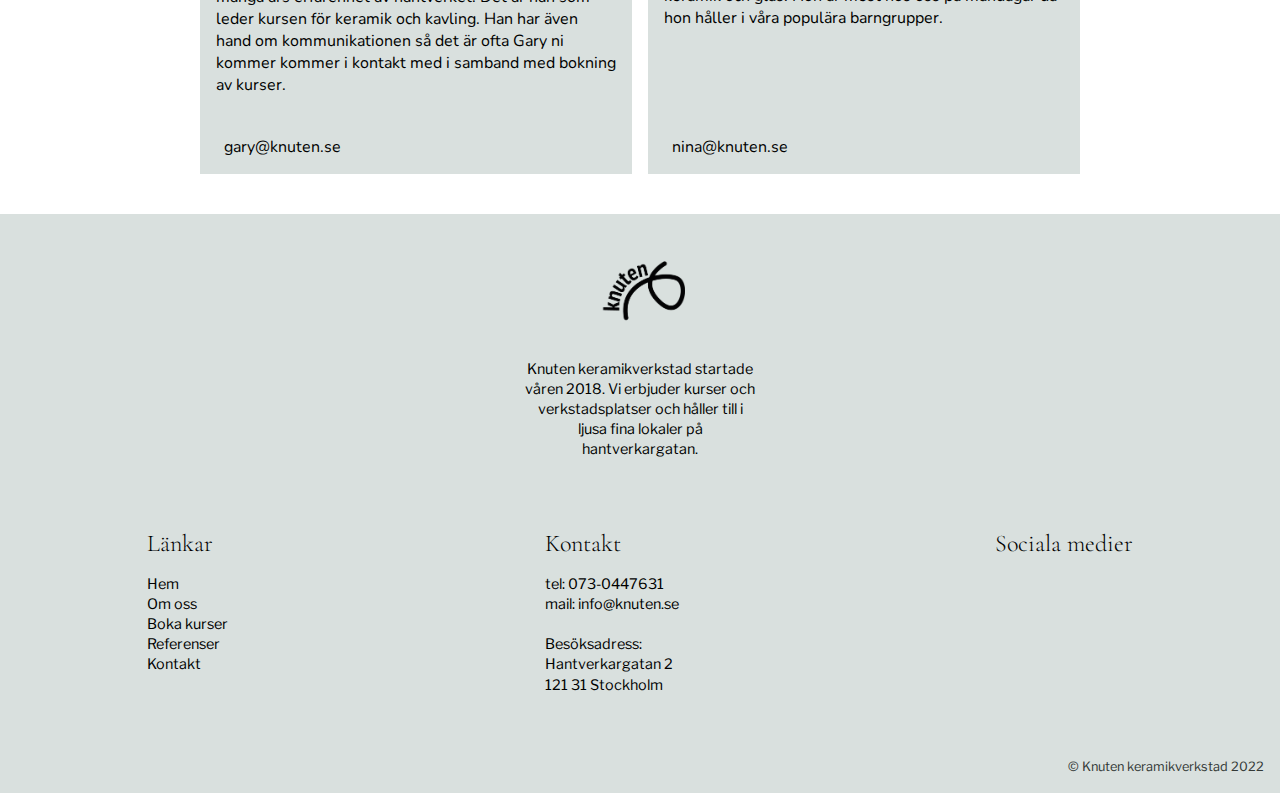
==== commit 3b777200: "almost done" ====
--- a/about.html
+++ b/about.html
@@ -98,7 +98,7 @@
             möjliga människor som känner sig nyfikna på lera och keramik. En
             öppen och snäll knutpunkt där alla ska kunna känna sig fria att
             utforska och skapa gemensamt. Vi tror att vi växer bäst så - när vi
-            lär oss och jobbar tillsammans och såklart har kul på vägen!
+            lär oss och jobbar tillsammans. Och såklart har kul på vägen!
           </p>
         </section>
         <div class="flex-about">
@@ -185,8 +185,10 @@
               <h3>Tina Lind</h3>
               <span>Kurssamordnare</span>
               <p>
-                Var med och startade Knuten 2018. Utbildad vid Konstfack keramik
-                och glas. Jobbar ofta skrulpturalt och leder kurser i keramik.
+                Var med och startade Knuten 2018. Tina är utbildad vid
+                Konstfacks program för keramik och glas. I sitt konstnärliga
+                arbete jobbar hon ofta skrulpturalt och leder kurser i keramik
+                här på Knuten.
               </p>
             </div>
             <div class="top-margin">
@@ -227,10 +229,11 @@
               <h3>Gary Tideman</h3>
               <span>Kommunikationsansvarig</span>
               <p>
-                Gary har många års erfarenhet av att arbeta med keramik. Det är
-                han som leder kursen för keramik och kavling. Han har även hand
-                om kommunikationen så det är ofta Gary ni kommer att ha kontakt
-                med i samband med bokning av kurser.
+                Gary är utbildad i keramik på capellagården och har många års erfarenhet
+                av hantverket. Det är han som leder kursen för
+                keramik och kavling. Han har även hand om kommunikationen så det
+                är ofta Gary ni kommer kommer i kontakt med i samband med
+                bokning av kurser.
               </p>
             </div>
             <div class="top-margin">
--- a/styles/style.css
+++ b/styles/style.css
@@ -158,6 +158,11 @@
 
 .center {
   align-self: center;
+}
+
+.flex-end {
+  align-self: flex-end;
+  text-align: right;
 }
 
 section {
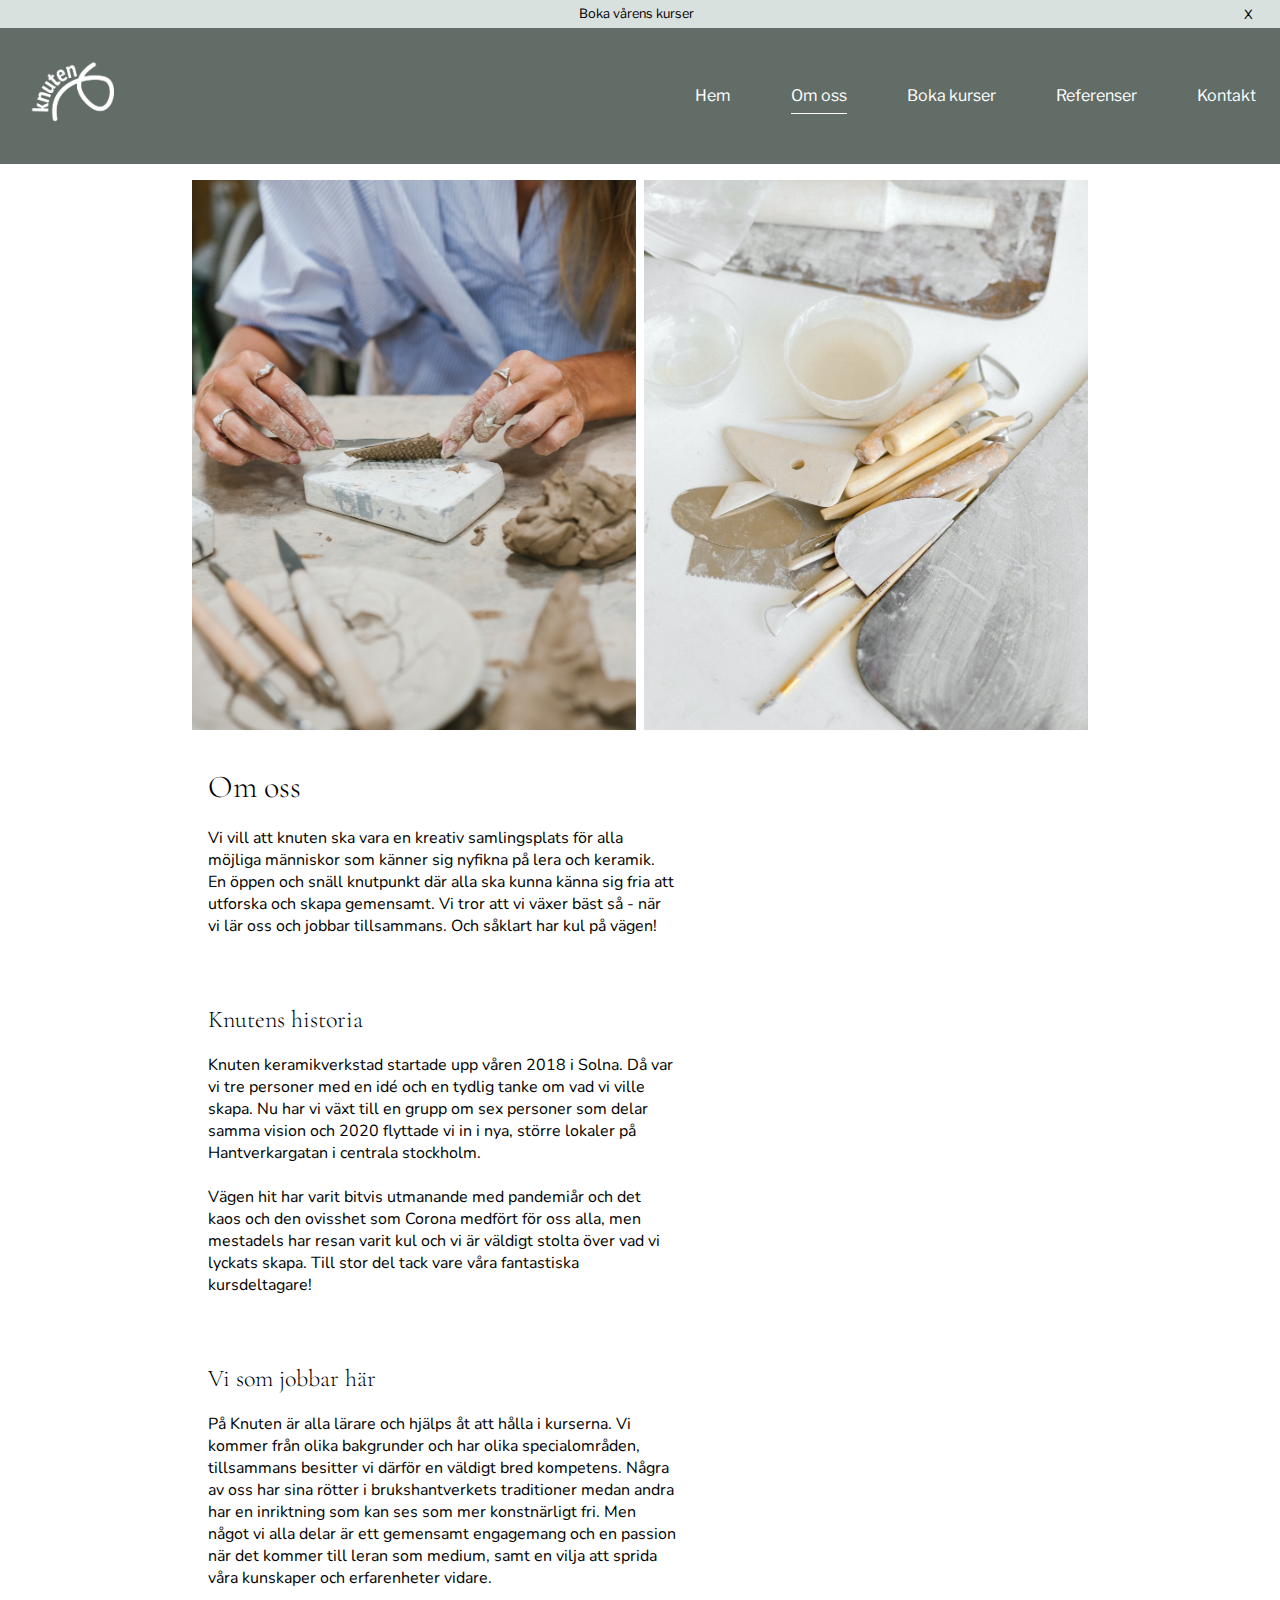
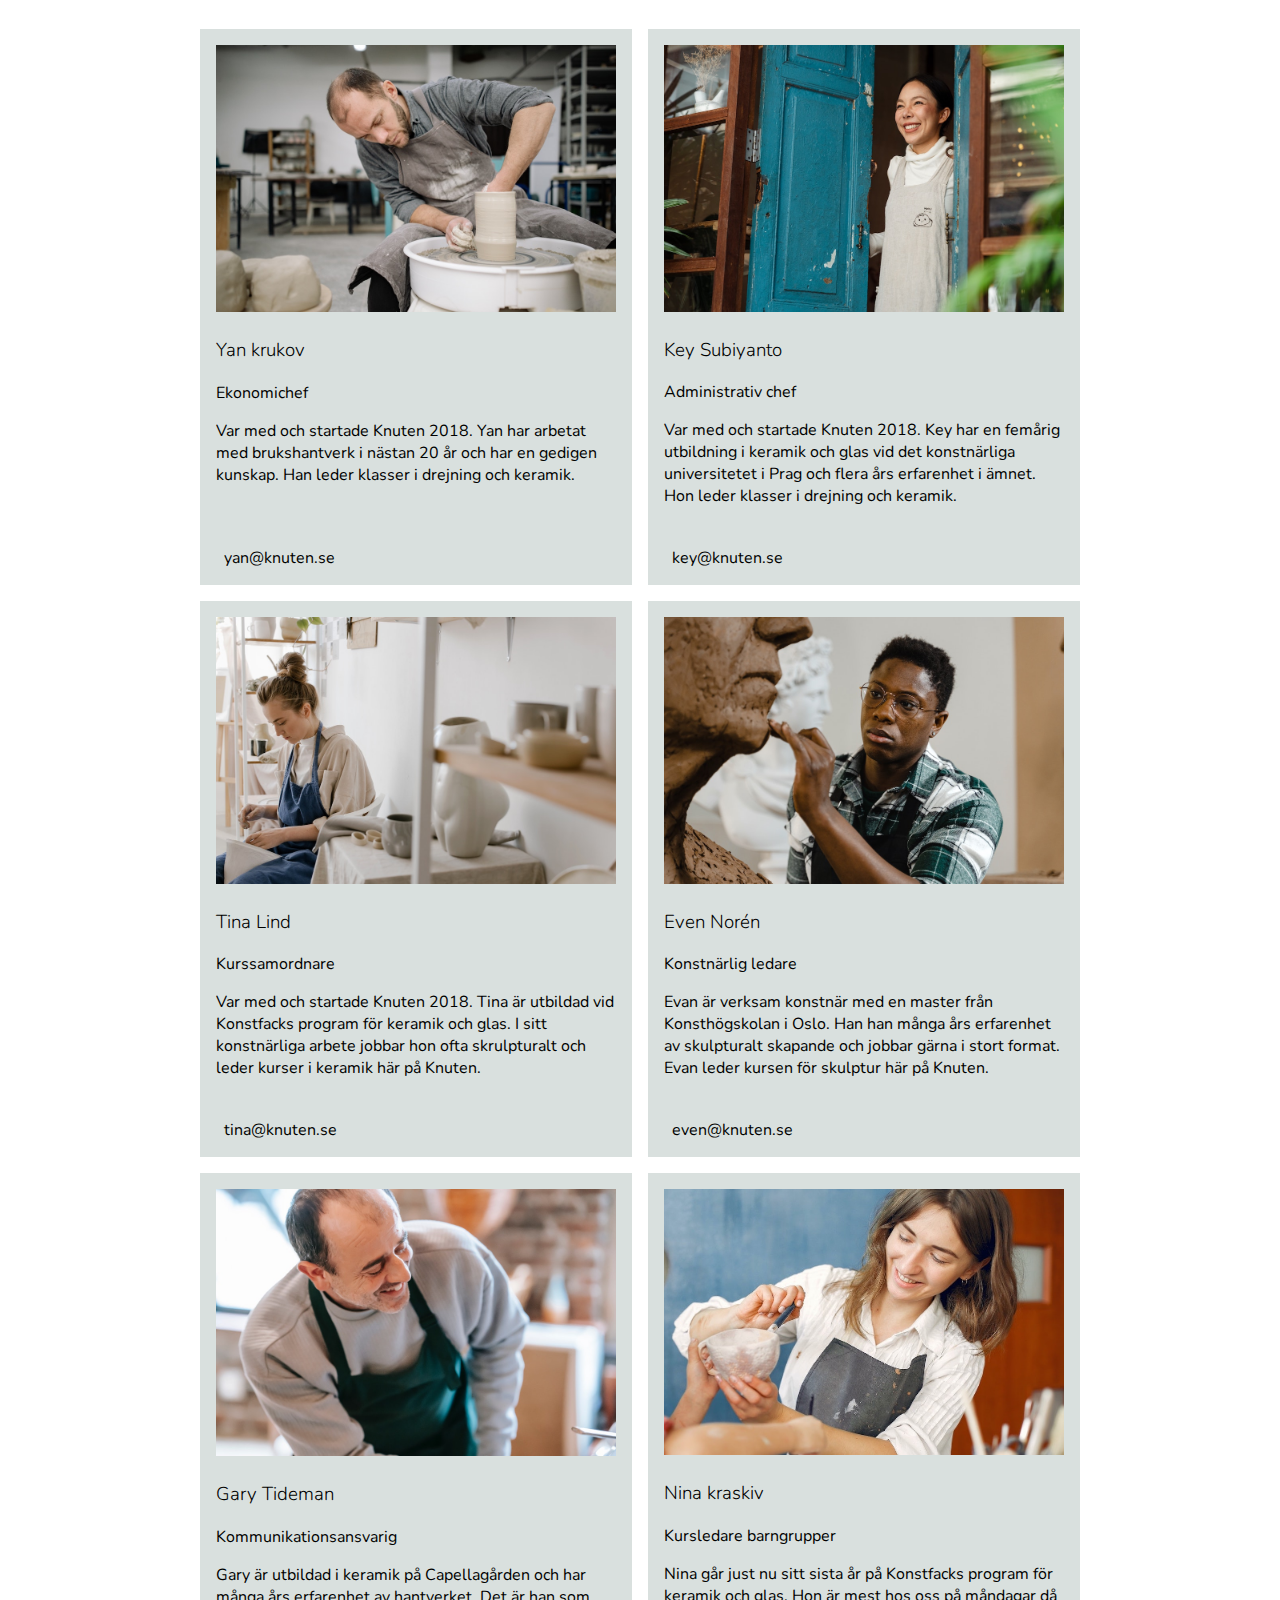
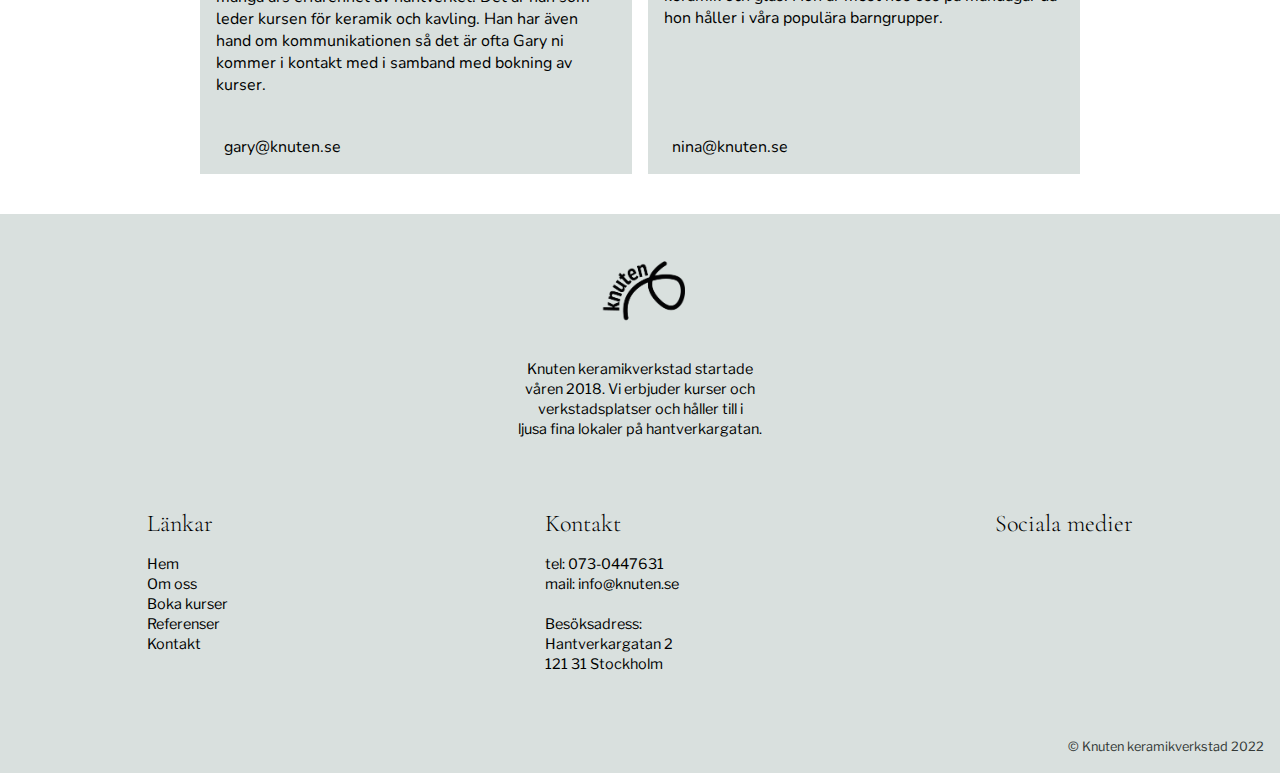
==== commit 3171afa6: "last commit" ====
--- a/about.html
+++ b/about.html
@@ -131,8 +131,8 @@
           </section>
         </div>
 
-        <article class="cards">
-          <section class="card">
+        <div class="cards">
+          <section class="card staff">
             <div>
               <img
                 src="./assets/pexels-yan-krukov-6611410.jpg"
@@ -153,7 +153,7 @@
               >
             </div>
           </section>
-          <section class="card">
+          <section class="card staff">
             <div>
               <img
                 src="./assets/pexels-ketut-subiyanto-4473399.jpg"
@@ -165,7 +165,7 @@
               <p>
                 Var med och startade Knuten 2018. Key har en femårig utbildning
                 i keramik och glas vid det konstnärliga universitetet i Prag och
-                flera års erfarenhet i ämnet. Leder klasser idrejning och
+                flera års erfarenhet i ämnet. Hon leder klasser i drejning och
                 keramik.
               </p>
             </div>
@@ -175,7 +175,7 @@
               >
             </div>
           </section>
-          <section class="card">
+          <section class="card staff">
             <div>
               <img
                 src="./assets/pexels-cottonbro-studio-6692607.jpg"
@@ -197,7 +197,7 @@
               >
             </div>
           </section>
-          <section class="card">
+          <section class="card staff">
             <div>
               <img
                 src="./assets/pexels-tima-miroshnichenko-6714808.jpg"
@@ -207,7 +207,7 @@
               <h3>Even Norén</h3>
               <span>Konstnärlig ledare</span>
               <p>
-                Evan är en verksam konstnär med en master från Konsthögskolan i
+                Evan är verksam konstnär med en master från Konsthögskolan i
                 Oslo. Han han många års erfarenhet av skulpturalt skapande och
                 jobbar gärna i stort format. Evan leder kursen för skulptur här
                 på Knuten.
@@ -219,7 +219,7 @@
               >
             </div>
           </section>
-          <section class="card">
+          <section class="card staff">
             <div>
               <img
                 src="./assets/pexels-gary-barnes-6248796.jpg"
@@ -229,11 +229,11 @@
               <h3>Gary Tideman</h3>
               <span>Kommunikationsansvarig</span>
               <p>
-                Gary är utbildad i keramik på capellagården och har många års erfarenhet
-                av hantverket. Det är han som leder kursen för
+                Gary är utbildad i keramik på Capellagården och har många års
+                erfarenhet av hantverket. Det är han som leder kursen för
                 keramik och kavling. Han har även hand om kommunikationen så det
-                är ofta Gary ni kommer kommer i kontakt med i samband med
-                bokning av kurser.
+                är ofta Gary ni kommer i kontakt med i samband med bokning av
+                kurser.
               </p>
             </div>
             <div class="top-margin">
@@ -242,7 +242,7 @@
               >
             </div>
           </section>
-          <section class="card">
+          <section class="card staff">
             <div>
               <img
                 src="./assets/pexels-gustavo-fring-4241347.jpg"
@@ -263,7 +263,7 @@
               >
             </div>
           </section>
-        </article>
+        </div>
       </main>
 
       <footer>
--- a/styles/style.css
+++ b/styles/style.css
@@ -104,6 +104,10 @@
   color: #daa520;
 }
 
+li {
+  list-style: none;
+}
+
 i {
   margin-right: 0.5rem;
   padding: 0px;
@@ -166,7 +170,6 @@
 }
 
 section {
-  text-align: left;
   max-width: 500px;
   padding: 0.5rem 1rem;
 }
@@ -191,18 +194,8 @@
     flex-wrap: wrap;
   }
 }
-.cards i {
-  color: #626d67;
-}
-
-.flex-courses {
-  display: flex;
-  flex-direction: row;
-  justify-content: flex-start;
-  flex-wrap: wrap;
-}
-
-section.card-course {
+
+section.card {
   background-color: #d9e0de;
   display: flex;
   flex-direction: column;
@@ -213,31 +206,36 @@
   margin: 0.5em;
   padding: 1rem;
 }
+
+@media (min-width: 576px) {
+  section.card.staff {
+    width: calc(50% - 1rem);
+  }
+}
+@media (min-width: 1300px) {
+  section.card.staff {
+    width: calc(33% - 1rem);
+  }
+}
+
+.flex-courses {
+  display: flex;
+  flex-direction: row;
+  justify-content: center;
+  flex-wrap: wrap;
+}
+@media (min-width: 576px) {
+  .flex-courses {
+    display: flex;
+    flex-direction: row;
+    justify-content: flex-start;
+    flex-wrap: wrap;
+  }
+}
+
 @media (min-width: 992px) {
-  section.card-course {
+  section.card.course {
     width: calc(50% - 1rem);
-  }
-}
-
-section.card {
-  background-color: #d9e0de;
-  display: flex;
-  flex-direction: column;
-  justify-content: space-between;
-  flex-wrap: wrap;
-  align-items: flex-start;
-  width: 100%;
-  margin: 0.5em;
-  padding: 1rem;
-}
-@media (min-width: 576px) {
-  section.card {
-    width: calc(50% - 1rem);
-  }
-}
-@media (min-width: 1300px) {
-  section.card {
-    width: calc(33% - 1rem);
   }
 }
 
@@ -369,9 +367,6 @@
 header {
   background-color: #626d67;
 }
-header li {
-  list-style: none;
-}
 
 nav a.nav-link {
   color: #ffffff;
@@ -530,7 +525,7 @@
   text-align: center;
   align-self: center;
   margin-bottom: 2.5rem;
-  max-width: 15rem;
+  max-width: 16rem;
 }
 @media (min-width: 1300px) {
   .footer-logo {
@@ -547,9 +542,6 @@
 .footer-content ul {
   -webkit-padding-start: 0;
           padding-inline-start: 0;
-}
-.footer-content li {
-  list-style: none;
 }
 @media (min-width: 768px) {
   .footer-content {
